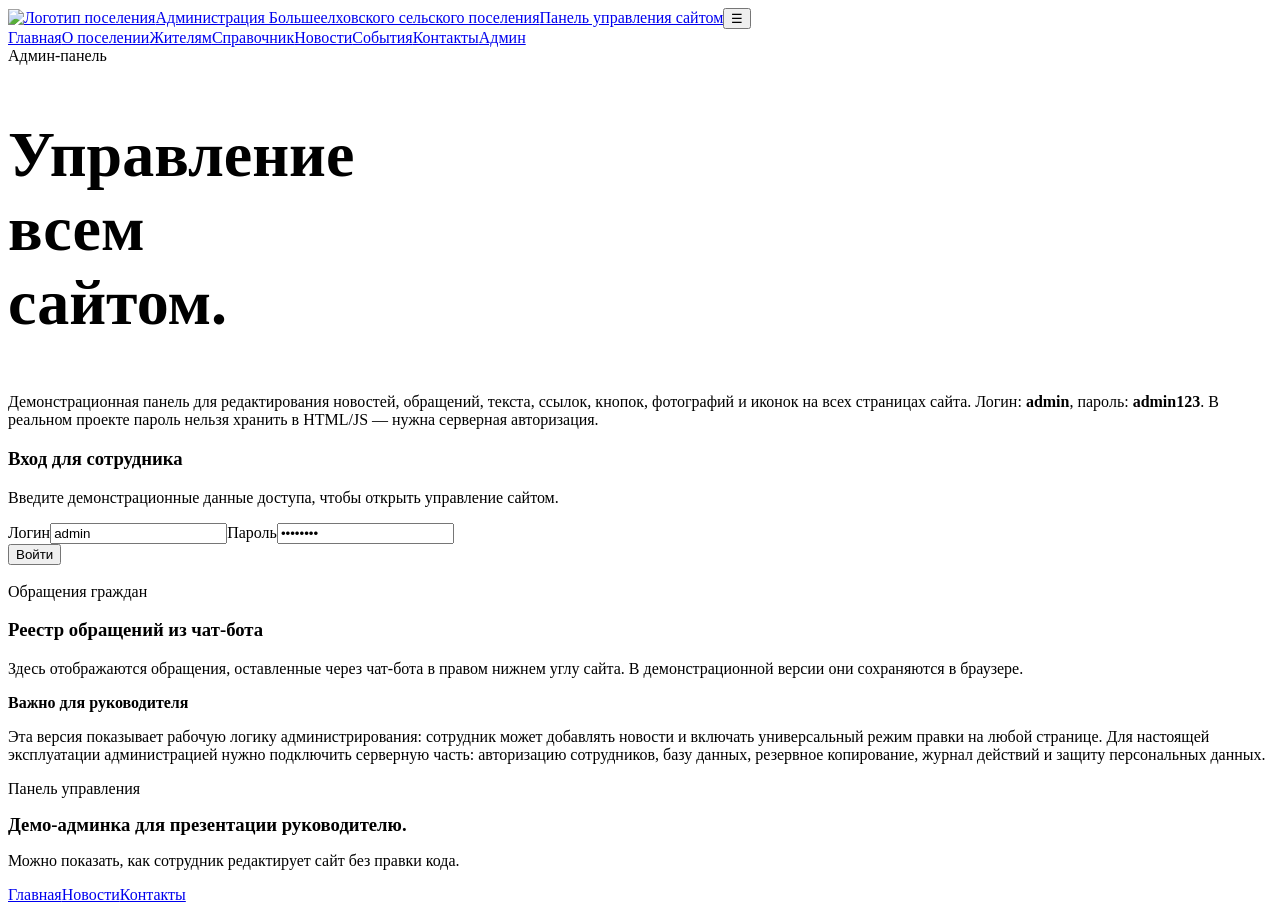
==== admin.html @ 27dd67f4 "Add files via upload" ====
<!doctype html>
<html lang="ru">
<head>
  <meta charset="UTF-8"><meta name="viewport" content="width=device-width, initial-scale=1.0">
  <title>Админ-панель — Администрация Большеелховского сельского поселения</title>
  <link rel="preconnect" href="https://fonts.googleapis.com"><link rel="preconnect" href="https://fonts.gstatic.com" crossorigin>
  <link href="https://fonts.googleapis.com/css2?family=Inter:wght@400;500;600;700;800;900&display=swap" rel="stylesheet">
  <link rel="stylesheet" href="assets/css/styles.css">
</head>
<body>
<header class="site-header"><div class="container navbar"><a class="brand" href="index.html"><span class="brand-mark"><img src="assets/img/icons/site-logo.png" alt="Логотип поселения"></span><span><span class="brand-title">Администрация Большеелховского сельского поселения</span><span class="brand-subtitle">Панель управления сайтом</span></span></a><button class="mobile-toggle" aria-label="Открыть меню" aria-expanded="false">☰</button><nav class="nav-links"><a data-link href="index.html">Главная</a><a data-link href="about.html">О поселении</a><a data-link href="residents.html">Жителям</a><a data-link href="directory.html">Справочник</a><a data-link href="news.html">Новости</a><a data-link href="events.html">События</a><a data-link href="contacts.html">Контакты</a><a data-link href="admin.html">Админ</a></nav></div></header>
<main>
<section class="section"><div class="container"><div class="section-head reveal"><div><div class="eyebrow">Админ-панель</div><h1 style="font-size:clamp(36px,5vw,64px);max-width:11ch;">Управление всем сайтом.</h1></div><p>Демонстрационная панель для редактирования новостей, обращений, текста, ссылок, кнопок, фотографий и иконок на всех страницах сайта. Логин: <b>admin</b>, пароль: <b>admin123</b>. В реальном проекте пароль нельзя хранить в HTML/JS — нужна серверная авторизация.</p></div>
<div id="adminLogin" class="admin-card reveal"><h3>Вход для сотрудника</h3><p>Введите демонстрационные данные доступа, чтобы открыть управление сайтом.</p><div class="form-grid"><label>Логин<input id="login" class="input" value="admin" autocomplete="username"></label><label>Пароль<input id="password" class="input" type="password" value="admin123" autocomplete="current-password"></label></div><div class="hero-actions"><button id="loginBtn" class="btn btn-primary">Войти</button></div><p id="loginMessage" class="form-message"></p></div>
<div id="adminPanel" class="admin-layout" hidden>
  <div id="cmsAdminHelp" style="grid-column:1/-1"></div>
  <form id="newsForm" class="admin-card reveal"><div class="eyebrow">Публикация</div><h3 id="formTitle">Добавить новость</h3><input id="newsId" type="hidden"><div class="form-grid"><label>Заголовок<input id="title" class="input" required placeholder="Например: График приёма граждан"></label><label>Категория<select id="category" class="input"><option>Администрация</option><option>Жителям</option><option>Благоустройство</option><option>События</option><option>Документы</option></select></label><label>Дата<input id="date" class="input" type="date" required></label><label>Путь к фото / изображению<input id="image" class="input" placeholder="assets/img/news/news-default.jpg"></label><label>Краткий анонс<input id="summary" class="input" required placeholder="Краткое описание для карточки"></label></div><label>Текст новости<textarea id="body" class="input textarea" required placeholder="Полный текст новости"></textarea></label><div class="hero-actions"><button class="btn btn-primary" type="submit">Сохранить новость</button><button id="resetForm" class="btn btn-secondary" type="button">Очистить</button><button id="exportBtn" class="btn btn-ghost" type="button">Скачать JSON</button></div><p class="form-message">После сохранения новость сразу появится на странице «Новости» в этом же браузере. Фото можно указывать путем к файлу, например assets/img/news/news-01.jpg.</p></form>
  <div class="admin-card reveal"><div class="eyebrow">Реестр</div><h3>Опубликованные новости</h3><div id="adminNewsList" class="admin-news-list"></div></div>
</div>
<div class="admin-card reveal" style="margin-top:18px;">
  <div class="eyebrow">Обращения граждан</div>
  <h3>Реестр обращений из чат-бота</h3>
  <p>Здесь отображаются обращения, оставленные через чат-бота в правом нижнем углу сайта. В демонстрационной версии они сохраняются в браузере.</p>
  <div id="adminAppealsList" class="appeals-list"></div>
</div>

</div></section>
<section class="section"><div class="container"><div class="quote reveal"><strong style="display:block; margin-bottom:8px;">Важно для руководителя</strong><p>Эта версия показывает рабочую логику администрирования: сотрудник может добавлять новости и включать универсальный режим правки на любой странице. Для настоящей эксплуатации администрацией нужно подключить серверную часть: авторизацию сотрудников, базу данных, резервное копирование, журнал действий и защиту персональных данных.</p></div></div></section>
</main>
<footer class="footer"><div class="container"><div class="footer-box reveal"><div><div class="eyebrow">Панель управления</div><h3 style="margin:16px 0 12px;">Демо-админка для презентации руководителю.</h3><p>Можно показать, как сотрудник редактирует сайт без правки кода.</p></div><div><div class="footer-links"><a href="index.html">Главная</a><a href="news.html">Новости</a><a href="contacts.html">Контакты</a></div></div></div></div></footer>
<script src="assets/js/app.js"></script>
<script src="assets/js/news-store.js"></script>
<script src="assets/js/site-cms.js"></script>
</body>
</html>
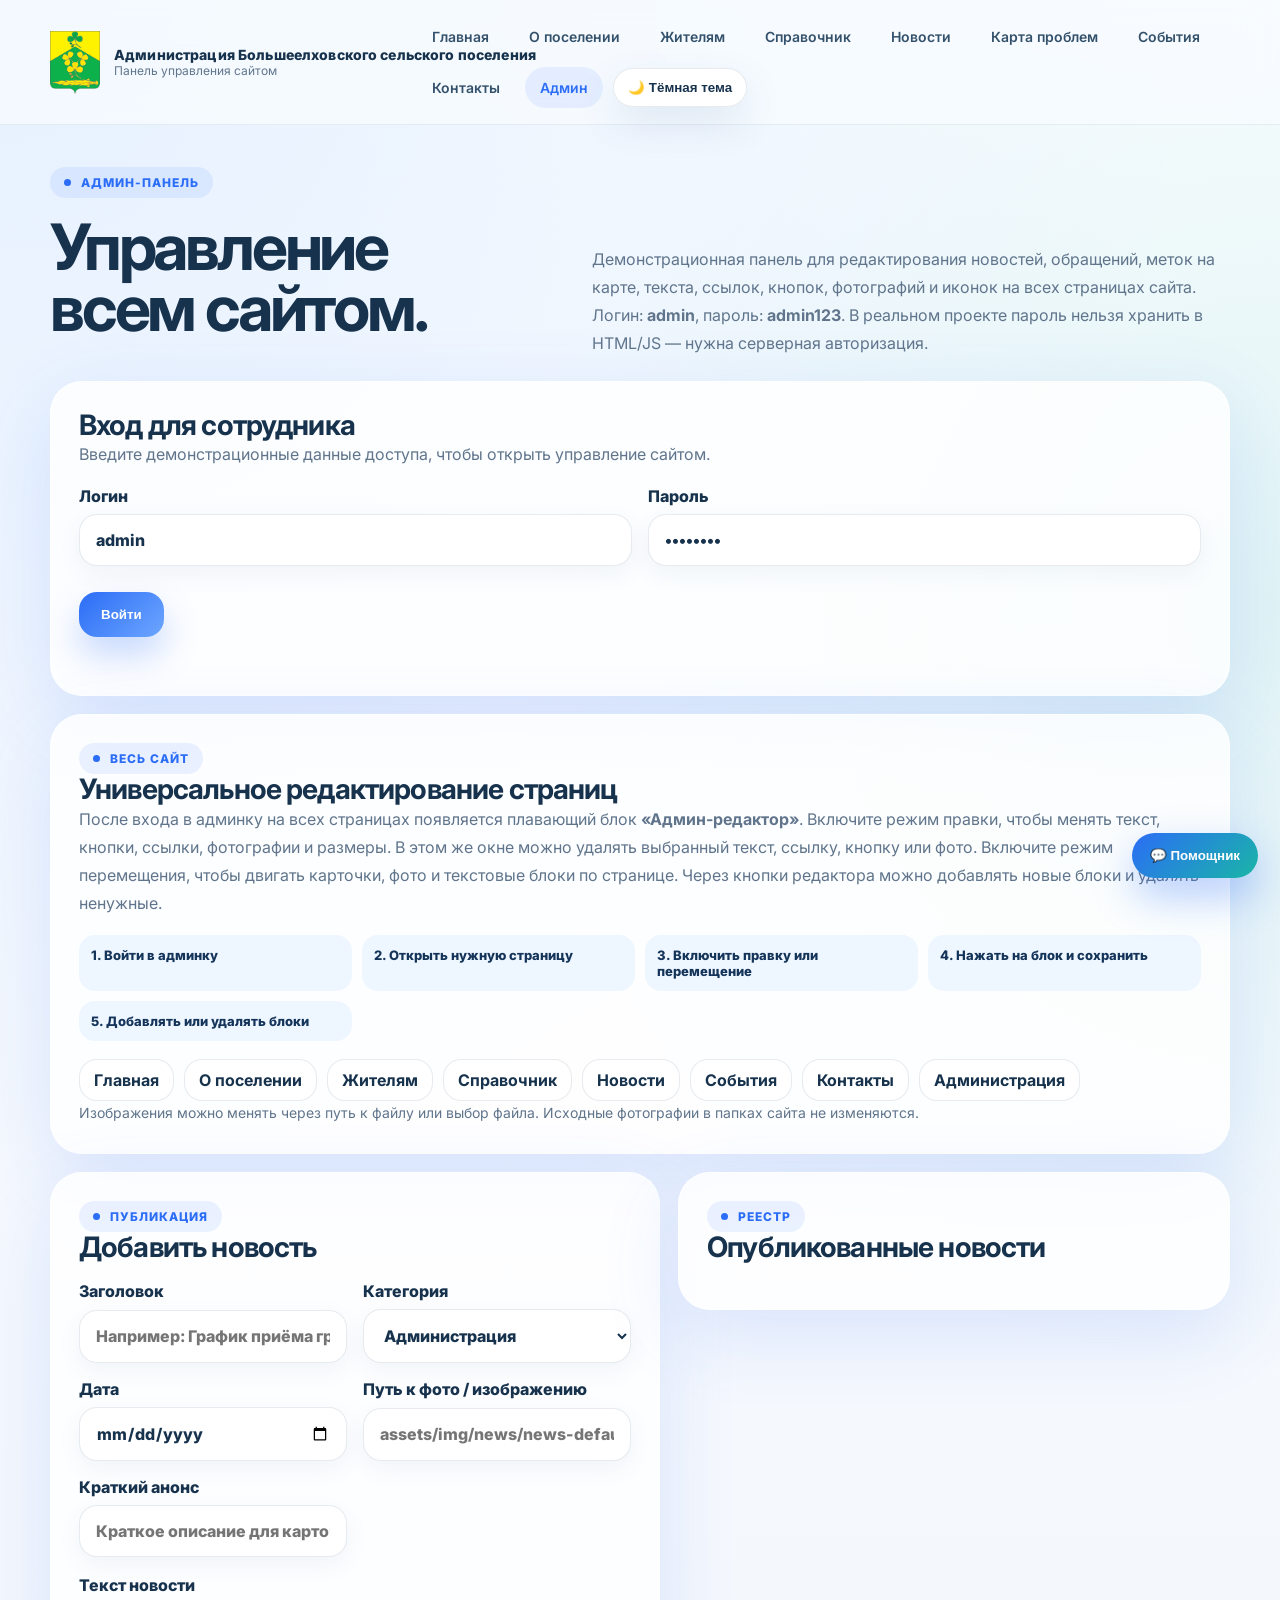
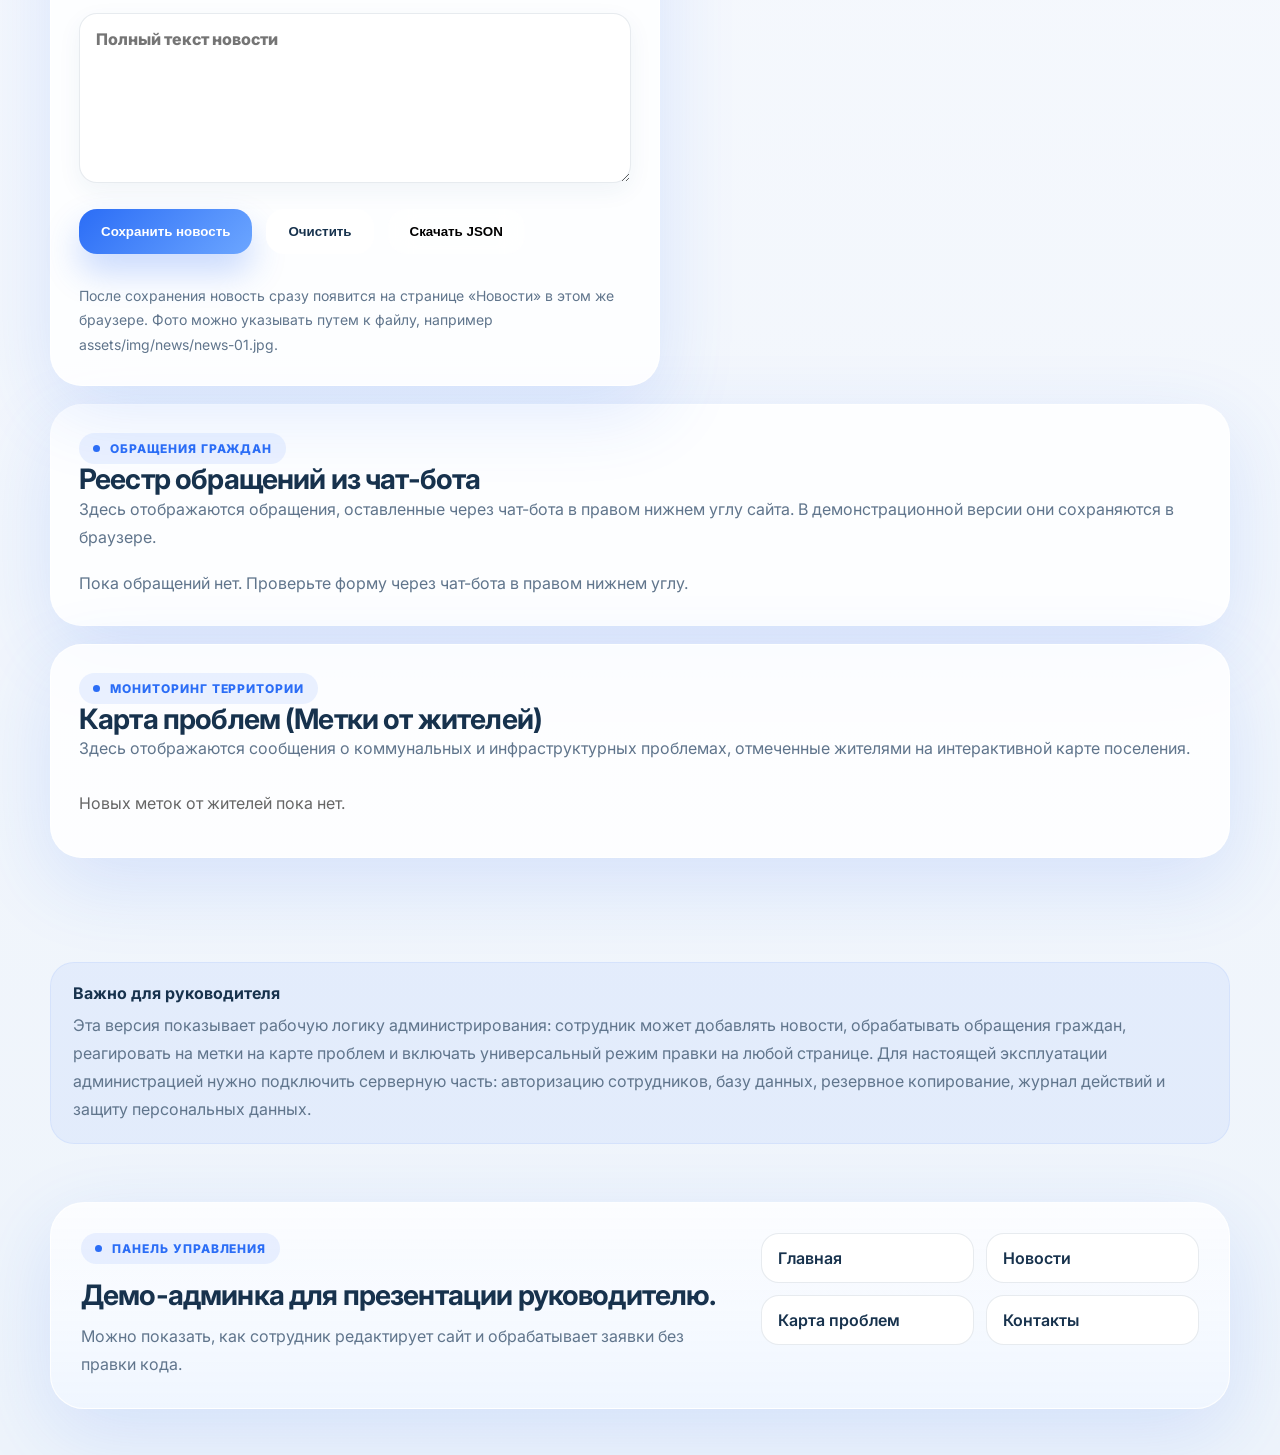
==== commit 9d22cd6d: "Update admin.html" ====
--- a/admin.html
+++ b/admin.html
@@ -1,35 +1,219 @@
 <!doctype html>
 <html lang="ru">
 <head>
-  <meta charset="UTF-8"><meta name="viewport" content="width=device-width, initial-scale=1.0">
+  <meta charset="UTF-8">
+  <meta name="viewport" content="width=device-width, initial-scale=1.0">
   <title>Админ-панель — Администрация Большеелховского сельского поселения</title>
-  <link rel="preconnect" href="https://fonts.googleapis.com"><link rel="preconnect" href="https://fonts.gstatic.com" crossorigin>
+  <link rel="preconnect" href="https://fonts.googleapis.com">
+  <link rel="preconnect" href="https://fonts.gstatic.com" crossorigin>
   <link href="https://fonts.googleapis.com/css2?family=Inter:wght@400;500;600;700;800;900&display=swap" rel="stylesheet">
   <link rel="stylesheet" href="assets/css/styles.css">
 </head>
 <body>
-<header class="site-header"><div class="container navbar"><a class="brand" href="index.html"><span class="brand-mark"><img src="assets/img/icons/site-logo.png" alt="Логотип поселения"></span><span><span class="brand-title">Администрация Большеелховского сельского поселения</span><span class="brand-subtitle">Панель управления сайтом</span></span></a><button class="mobile-toggle" aria-label="Открыть меню" aria-expanded="false">☰</button><nav class="nav-links"><a data-link href="index.html">Главная</a><a data-link href="about.html">О поселении</a><a data-link href="residents.html">Жителям</a><a data-link href="directory.html">Справочник</a><a data-link href="news.html">Новости</a><a data-link href="events.html">События</a><a data-link href="contacts.html">Контакты</a><a data-link href="admin.html">Админ</a></nav></div></header>
+<header class="site-header">
+  <div class="container navbar">
+    <a class="brand" href="index.html">
+      <span class="brand-mark"><img src="assets/img/icons/site-logo.png" alt="Логотип поселения"></span>
+      <span>
+        <span class="brand-title">Администрация Большеелховского сельского поселения</span>
+        <span class="brand-subtitle">Панель управления сайтом</span>
+      </span>
+    </a>
+    <button class="mobile-toggle" aria-label="Открыть меню" aria-expanded="false">☰</button>
+    <nav class="nav-links">
+      <a data-link href="index.html">Главная</a>
+      <a data-link href="about.html">О поселении</a>
+      <a data-link href="residents.html">Жителям</a>
+      <a data-link href="directory.html">Справочник</a>
+      <a data-link href="news.html">Новости</a>
+      <a data-link href="map.html">Карта проблем</a>
+      <a data-link href="events.html">События</a>
+      <a data-link href="contacts.html">Контакты</a>
+      <a data-link href="admin.html">Админ</a>
+    </nav>
+  </div>
+</header>
+
 <main>
-<section class="section"><div class="container"><div class="section-head reveal"><div><div class="eyebrow">Админ-панель</div><h1 style="font-size:clamp(36px,5vw,64px);max-width:11ch;">Управление всем сайтом.</h1></div><p>Демонстрационная панель для редактирования новостей, обращений, текста, ссылок, кнопок, фотографий и иконок на всех страницах сайта. Логин: <b>admin</b>, пароль: <b>admin123</b>. В реальном проекте пароль нельзя хранить в HTML/JS — нужна серверная авторизация.</p></div>
-<div id="adminLogin" class="admin-card reveal"><h3>Вход для сотрудника</h3><p>Введите демонстрационные данные доступа, чтобы открыть управление сайтом.</p><div class="form-grid"><label>Логин<input id="login" class="input" value="admin" autocomplete="username"></label><label>Пароль<input id="password" class="input" type="password" value="admin123" autocomplete="current-password"></label></div><div class="hero-actions"><button id="loginBtn" class="btn btn-primary">Войти</button></div><p id="loginMessage" class="form-message"></p></div>
-<div id="adminPanel" class="admin-layout" hidden>
-  <div id="cmsAdminHelp" style="grid-column:1/-1"></div>
-  <form id="newsForm" class="admin-card reveal"><div class="eyebrow">Публикация</div><h3 id="formTitle">Добавить новость</h3><input id="newsId" type="hidden"><div class="form-grid"><label>Заголовок<input id="title" class="input" required placeholder="Например: График приёма граждан"></label><label>Категория<select id="category" class="input"><option>Администрация</option><option>Жителям</option><option>Благоустройство</option><option>События</option><option>Документы</option></select></label><label>Дата<input id="date" class="input" type="date" required></label><label>Путь к фото / изображению<input id="image" class="input" placeholder="assets/img/news/news-default.jpg"></label><label>Краткий анонс<input id="summary" class="input" required placeholder="Краткое описание для карточки"></label></div><label>Текст новости<textarea id="body" class="input textarea" required placeholder="Полный текст новости"></textarea></label><div class="hero-actions"><button class="btn btn-primary" type="submit">Сохранить новость</button><button id="resetForm" class="btn btn-secondary" type="button">Очистить</button><button id="exportBtn" class="btn btn-ghost" type="button">Скачать JSON</button></div><p class="form-message">После сохранения новость сразу появится на странице «Новости» в этом же браузере. Фото можно указывать путем к файлу, например assets/img/news/news-01.jpg.</p></form>
-  <div class="admin-card reveal"><div class="eyebrow">Реестр</div><h3>Опубликованные новости</h3><div id="adminNewsList" class="admin-news-list"></div></div>
-</div>
-<div class="admin-card reveal" style="margin-top:18px;">
-  <div class="eyebrow">Обращения граждан</div>
-  <h3>Реестр обращений из чат-бота</h3>
-  <p>Здесь отображаются обращения, оставленные через чат-бота в правом нижнем углу сайта. В демонстрационной версии они сохраняются в браузере.</p>
-  <div id="adminAppealsList" class="appeals-list"></div>
-</div>
-
-</div></section>
-<section class="section"><div class="container"><div class="quote reveal"><strong style="display:block; margin-bottom:8px;">Важно для руководителя</strong><p>Эта версия показывает рабочую логику администрирования: сотрудник может добавлять новости и включать универсальный режим правки на любой странице. Для настоящей эксплуатации администрацией нужно подключить серверную часть: авторизацию сотрудников, базу данных, резервное копирование, журнал действий и защиту персональных данных.</p></div></div></section>
+<section class="section">
+  <div class="container">
+    <div class="section-head reveal">
+      <div>
+        <div class="eyebrow">Админ-панель</div>
+        <h1 style="font-size:clamp(36px,5vw,64px);max-width:11ch;">Управление всем сайтом.</h1>
+      </div>
+      <p>Демонстрационная панель для редактирования новостей, обращений, меток на карте, текста, ссылок, кнопок, фотографий и иконок на всех страницах сайта. Логин: <b>admin</b>, пароль: <b>admin123</b>. В реальном проекте пароль нельзя хранить в HTML/JS — нужна серверная авторизация.</p>
+    </div>
+
+    <div id="adminLogin" class="admin-card reveal">
+      <h3>Вход для сотрудника</h3>
+      <p>Введите демонстрационные данные доступа, чтобы открыть управление сайтом.</p>
+      <div class="form-grid">
+        <label>Логин<input id="login" class="input" value="admin" autocomplete="username"></label>
+        <label>Пароль<input id="password" class="input" type="password" value="admin123" autocomplete="current-password"></label>
+      </div>
+      <div class="hero-actions">
+        <button id="loginBtn" class="btn btn-primary">Войти</button>
+      </div>
+      <p id="loginMessage" class="form-message"></p>
+    </div>
+
+    <div id="adminPanel" class="admin-layout" hidden>
+      <div id="cmsAdminHelp" style="grid-column:1/-1"></div>
+      <form id="newsForm" class="admin-card reveal">
+        <div class="eyebrow">Публикация</div>
+        <h3 id="formTitle">Добавить новость</h3>
+        <input id="newsId" type="hidden">
+        <div class="form-grid">
+          <label>Заголовок<input id="title" class="input" required placeholder="Например: График приёма граждан"></label>
+          <label>Категория
+            <select id="category" class="input">
+              <option>Администрация</option>
+              <option>Жителям</option>
+              <option>Благоустройство</option>
+              <option>События</option>
+              <option>Документы</option>
+            </select>
+          </label>
+          <label>Дата<input id="date" class="input" type="date" required></label>
+          <label>Путь к фото / изображению<input id="image" class="input" placeholder="assets/img/news/news-default.jpg"></label>
+          <label>Краткий анонс<input id="summary" class="input" required placeholder="Краткое описание для карточки"></label>
+        </div>
+        <label>Текст новости<textarea id="body" class="input textarea" required placeholder="Полный текст новости"></textarea></label>
+        <div class="hero-actions">
+          <button class="btn btn-primary" type="submit">Сохранить новость</button>
+          <button id="resetForm" class="btn btn-secondary" type="button">Очистить</button>
+          <button id="exportBtn" class="btn btn-ghost" type="button">Скачать JSON</button>
+        </div>
+        <p class="form-message">После сохранения новость сразу появится на странице «Новости» в этом же браузере. Фото можно указывать путем к файлу, например assets/img/news/news-01.jpg.</p>
+      </form>
+
+      <div class="admin-card reveal">
+        <div class="eyebrow">Реестр</div>
+        <h3>Опубликованные новости</h3>
+        <div id="adminNewsList" class="admin-news-list"></div>
+      </div>
+    </div>
+
+    <!-- Реестр обращений из чат-бота -->
+    <div class="admin-card reveal" style="margin-top:18px;">
+      <div class="eyebrow">Обращения граждан</div>
+      <h3>Реестр обращений из чат-бота</h3>
+      <p>Здесь отображаются обращения, оставленные через чат-бота в правом нижнем углу сайта. В демонстрационной версии они сохраняются в браузере.</p>
+      <div id="adminAppealsList" class="appeals-list"></div>
+    </div>
+
+    <!-- НОВЫЙ БЛОК: Мониторинг карты проблем -->
+    <div class="admin-card reveal" style="margin-top:18px;">
+      <div class="eyebrow">Мониторинг территории</div>
+      <h3>Карта проблем (Метки от жителей)</h3>
+      <p>Здесь отображаются сообщения о коммунальных и инфраструктурных проблемах, отмеченные жителями на интерактивной карте поселения.</p>
+      <div id="adminMapProblemsList" style="margin-top:15px;"></div>
+    </div>
+
+  </div>
+</section>
+
+<section class="section">
+  <div class="container">
+    <div class="quote reveal">
+      <strong style="display:block; margin-bottom:8px;">Важно для руководителя</strong>
+      <p>Эта версия показывает рабочую логику администрирования: сотрудник может добавлять новости, обрабатывать обращения граждан, реагировать на метки на карте проблем и включать универсальный режим правки на любой странице. Для настоящей эксплуатации администрацией нужно подключить серверную часть: авторизацию сотрудников, базу данных, резервное копирование, журнал действий и защиту персональных данных.</p>
+    </div>
+  </div>
+</section>
 </main>
-<footer class="footer"><div class="container"><div class="footer-box reveal"><div><div class="eyebrow">Панель управления</div><h3 style="margin:16px 0 12px;">Демо-админка для презентации руководителю.</h3><p>Можно показать, как сотрудник редактирует сайт без правки кода.</p></div><div><div class="footer-links"><a href="index.html">Главная</a><a href="news.html">Новости</a><a href="contacts.html">Контакты</a></div></div></div></div></footer>
+
+<footer class="footer">
+  <div class="container">
+    <div class="footer-box reveal">
+      <div>
+        <div class="eyebrow">Панель управления</div>
+        <h3 style="margin:16px 0 12px;">Демо-админка для презентации руководителю.</h3>
+        <p>Можно показать, как сотрудник редактирует сайт и обрабатывает заявки без правки кода.</p>
+      </div>
+      <div>
+        <div class="footer-links">
+          <a href="index.html">Главная</a>
+          <a href="news.html">Новости</a>
+          <a href="map.html">Карта проблем</a>
+          <a href="contacts.html">Контакты</a>
+        </div>
+      </div>
+    </div>
+  </div>
+</footer>
+
 <script src="assets/js/app.js"></script>
 <script src="assets/js/news-store.js"></script>
 <script src="assets/js/site-cms.js"></script>
+
+<!-- Скрипт для работы с метками Интерактивной карты -->
+<script>
+  function renderAdminMapProblems() {
+    const container = document.getElementById('adminMapProblemsList');
+    if (!container) return;
+
+    const problems = JSON.parse(localStorage.getItem('mapProblems')) || [];
+
+    if (problems.length === 0) {
+      container.innerHTML = '<p style="color:#666; padding:12px 0;">Новых меток от жителей пока нет.</p>';
+      return;
+    }
+
+    let html = `
+      <div style="overflow-x:auto;">
+        <table style="width:100%; border-collapse:collapse; text-align:left; font-size:14px;">
+          <thead>
+            <tr style="border-bottom:2px solid #e5e7eb; background:#f9fafb;">
+              <th style="padding:10px;">Категория</th>
+              <th style="padding:10px;">Описание проблемы</th>
+              <th style="padding:10px;">Дата</th>
+              <th style="padding:10px;">Статус</th>
+              <th style="padding:10px; text-align:right;">Действие</th>
+            </tr>
+          </thead>
+          <tbody>
+    `;
+
+    problems.forEach(prob => {
+      html += `
+        <tr style="border-bottom:1px solid #e5e7eb;">
+          <td style="padding:10px; font-weight:600;">${prob.category || 'Проблема'}</td>
+          <td style="padding:10px;">${prob.desc || ''}</td>
+          <td style="padding:10px; color:#6b7280;">${prob.date || ''}</td>
+          <td style="padding:10px;">
+            <span style="background:#fef3c7; color:#92400e; padding:4px 8px; border-radius:4px; font-size:12px; font-weight:600;">
+              ${prob.status || 'Актуально'}
+            </span>
+          </td>
+          <td style="padding:10px; text-align:right;">
+            <button onclick="resolveAdminProblem(${prob.id})" class="btn btn-secondary" style="padding:4px 10px; font-size:12px;">
+              Решено / Удалить
+            </button>
+          </td>
+        </tr>
+      `;
+    });
+
+    html += `
+          </tbody>
+        </table>
+      </div>
+    `;
+
+    container.innerHTML = html;
+  }
+
+  function resolveAdminProblem(id) {
+    let problems = JSON.parse(localStorage.getItem('mapProblems')) || [];
+    problems = problems.filter(prob => prob.id !== id);
+    localStorage.setItem('mapProblems', JSON.stringify(problems));
+    renderAdminMapProblems();
+  }
+
+  // Загружаем метки при загрузке страницы
+  document.addEventListener('DOMContentLoaded', renderAdminMapProblems);
+</script>
 </body>
-</html>+</html>
--- a/assets/css/styles.css
+++ b/assets/css/styles.css
@@ -0,0 +1,632 @@
+:root {
+  --bg: #f6f8fc;
+  --surface: rgba(255,255,255,.82);
+  --surface-strong: #ffffff;
+  --surface-soft: #eef3fb;
+  --text: #17324d;
+  --muted: #60758c;
+  --line: rgba(25,60,95,.10);
+  --primary: #2b6df6;
+  --primary-2: #6ca6ff;
+  --accent: #1ab6a6;
+  --shadow-lg: 0 24px 80px rgba(43,109,246,.14);
+  --shadow-md: 0 16px 40px rgba(32,84,144,.12);
+  --radius-xl: 32px;
+  --radius-lg: 24px;
+  --radius-md: 18px;
+  --container: min(1180px, calc(100% - 32px));
+}
+*{box-sizing:border-box}
+html{scroll-behavior:smooth}
+body{
+  margin:0;
+  font-family: Inter, system-ui, sans-serif;
+  color:var(--text);
+  background:
+    radial-gradient(circle at 0% 0%, rgba(108,166,255,.14), transparent 36%),
+    radial-gradient(circle at 100% 20%, rgba(26,182,166,.10), transparent 28%),
+    linear-gradient(180deg, #fafdff 0%, #f5f8fd 48%, #eef4fb 100%);
+}
+a{color:inherit;text-decoration:none}
+img{max-width:100%;display:block}
+.container{width:var(--container);margin:0 auto}
+.site-header{
+  position:sticky;top:0;z-index:40;
+  backdrop-filter: blur(18px);
+  background: rgba(248,251,255,.78);
+  border-bottom:1px solid rgba(23,50,77,.07);
+}
+.navbar{display:flex;align-items:center;justify-content:space-between;padding:16px 0;gap:20px}
+.brand{display:flex;align-items:center;gap:14px;min-width:0}
+.brand-mark{
+  width:50px;height:50px;border-radius:18px;flex:0 0 auto;
+  background: linear-gradient(135deg, var(--primary), var(--accent));
+  box-shadow: 0 10px 30px rgba(43,109,246,.24);
+  position:relative;
+}
+.brand-mark::before,.brand-mark::after{content:"";position:absolute;background:rgba(255,255,255,.92);border-radius:999px}
+.brand-mark::before{width:22px;height:4px;left:14px;top:16px;transform:rotate(-32deg)}
+.brand-mark::after{width:24px;height:4px;left:13px;top:28px;transform:rotate(32deg)}
+.brand-title,.brand-subtitle{display:block;white-space:nowrap;overflow:hidden;text-overflow:ellipsis}
+.brand-title{font-size:14px;font-weight:800;letter-spacing:.01em}
+.brand-subtitle{font-size:12px;color:var(--muted)}
+.nav-links{display:flex;gap:10px;align-items:center;flex-wrap:wrap}
+.nav-links a{
+  padding:12px 15px;border-radius:999px;font-size:14px;font-weight:600;
+  color:#34516c;transition:.25s ease;
+}
+.nav-links a:hover,.nav-links a.active{background:rgba(43,109,246,.09);color:var(--primary)}
+.mobile-toggle{display:none;border:0;background:var(--surface-strong);border-radius:14px;padding:12px 14px;box-shadow:var(--shadow-md)}
+main{overflow:hidden}
+.section{padding:42px 0}
+.hero{padding:34px 0 30px}
+.hero-grid{display:grid;grid-template-columns:1.05fr .95fr;gap:22px;align-items:stretch}
+.panel,.card,.glass-card,.showcase,.hero-visual,.mini-card,.cta,.info-card,.contact-card,.news-card,.split-card{
+  background:var(--surface);
+  border:1px solid rgba(255,255,255,.75);
+  box-shadow: var(--shadow-lg);
+  border-radius:var(--radius-xl);
+}
+.panel{padding:34px}
+.hero-copy{display:flex;flex-direction:column;justify-content:space-between;min-height:640px}
+.eyebrow{
+  display:inline-flex;align-items:center;gap:10px;padding:8px 14px;border-radius:999px;
+  background:rgba(43,109,246,.09);color:var(--primary);font-size:12px;font-weight:800;letter-spacing:.08em;text-transform:uppercase
+}
+.eyebrow::before{content:"";width:7px;height:7px;border-radius:50%;background:currentColor}
+h1,h2,h3,h4,p{margin:0}
+h1{font-size:clamp(42px,6vw,76px);line-height:.96;letter-spacing:-.05em;margin:18px 0 18px;max-width:10ch}
+h2{font-size:clamp(30px,3.8vw,48px);line-height:1.02;letter-spacing:-.04em;margin-top:16px}
+h3{font-size:clamp(22px,2.2vw,30px);line-height:1.08;letter-spacing:-.03em}
+p{font-size:16px;line-height:1.75;color:var(--muted)}
+.hero-copy > div > p{max-width:61ch}
+.hero-actions{display:flex;gap:14px;flex-wrap:wrap;margin:26px 0 30px}
+.btn{
+  display:inline-flex;align-items:center;justify-content:center;gap:10px;padding:15px 22px;border-radius:18px;
+  font-weight:700;transition:transform .25s ease, box-shadow .25s ease, background .25s ease;
+}
+.btn:hover{transform:translateY(-2px)}
+.btn-primary{background:linear-gradient(135deg, var(--primary), var(--primary-2));color:#fff;box-shadow:0 18px 34px rgba(43,109,246,.25)}
+.btn-secondary{background:#fff;border:1px solid var(--line);color:var(--text)}
+.btn-ghost{background:rgba(255,255,255,.54);backdrop-filter:blur(12px);border:1px solid rgba(255,255,255,.9)}
+.stat-row{display:grid;grid-template-columns:repeat(3,1fr);gap:14px;margin-top:18px}
+.stat-card{padding:18px;border-radius:22px;background:rgba(255,255,255,.7);border:1px solid rgba(255,255,255,.95);box-shadow:var(--shadow-md)}
+.stat-card strong{display:block;font-size:26px;margin-bottom:8px;letter-spacing:-.04em}
+.stat-card span{display:block;color:var(--muted);font-size:14px;line-height:1.55}
+.list{margin-top:28px}
+.list-item{padding:20px;border-radius:24px;background:linear-gradient(180deg, rgba(255,255,255,.88), rgba(243,248,255,.85));border:1px solid rgba(43,109,246,.08)}
+.list-item strong{display:block;margin-bottom:8px;font-size:17px}
+.list-item span{color:var(--muted);line-height:1.7}
+.hero-visual{position:relative;overflow:hidden;min-height:640px;padding:18px}
+.scene{
+  position:relative;height:100%;min-height:604px;border-radius:28px;overflow:hidden;
+  background: linear-gradient(180deg, #e8f3ff 0%, #f8fbff 44%, #e9f1fb 100%);
+}
+.scene img{width:100%;height:100%;object-fit:cover}
+.scene-overlay{position:absolute;inset:0;background:linear-gradient(180deg, rgba(255,255,255,.05), rgba(255,255,255,.35) 65%, rgba(17,46,84,.08))}
+.floating-card{
+  position:absolute;background:rgba(255,255,255,.86);border:1px solid rgba(255,255,255,.96);backdrop-filter:blur(18px);border-radius:26px;
+  box-shadow: var(--shadow-md);padding:20px
+}
+.badge{left:24px;top:26px;max-width:300px}
+.kpi{right:24px;bottom:24px;max-width:340px}
+.floating-grid{display:grid;grid-template-columns:repeat(2,1fr);gap:12px;margin-top:16px}
+.floating-grid div{padding:14px;border-radius:18px;background:rgba(43,109,246,.06)}
+.muted{color:var(--muted);display:block;font-size:13px;margin-top:4px}
+.section-head{display:grid;grid-template-columns:.9fr 1.1fr;gap:20px;align-items:end;margin-bottom:24px}
+.cards-3,.cards-4,.news-grid,.services-grid,.contact-grid{display:grid;gap:18px}
+.cards-3{grid-template-columns:repeat(3,1fr)}
+.cards-4{grid-template-columns:repeat(4,1fr)}
+.card{overflow:hidden}
+.card-body{padding:26px}
+.icon{width:54px;height:54px;border-radius:18px;display:grid;place-items:center;background:rgba(43,109,246,.10);color:var(--primary);font-size:24px;margin-bottom:18px}
+.card p,.glass-body p,.news-card p{margin-top:12px}
+.feature-grid{display:grid;grid-template-columns:1.08fr .92fr;gap:18px;align-items:stretch}
+.glass-card{overflow:hidden;background:linear-gradient(180deg, rgba(255,255,255,.82), rgba(247,250,255,.86))}
+.card-image{min-height:360px;background:linear-gradient(180deg, rgba(108,166,255,.12), rgba(26,182,166,.06))}
+.card-image img{width:100%;height:100%;object-fit:cover}
+.glass-body{padding:28px}
+.metric{display:flex;align-items:center;justify-content:space-between;padding:16px 0;border-bottom:1px solid var(--line);gap:16px}
+.metric:last-child{border-bottom:0}
+.metric strong{font-size:24px;color:var(--primary)}
+.showcase{padding:22px;background:linear-gradient(180deg, rgba(255,255,255,.88), rgba(241,246,255,.88))}
+.showcase-grid{display:grid;grid-template-columns:1.05fr .95fr;gap:20px;align-items:center}
+.showcase-visual{border-radius:26px;overflow:hidden;min-height:420px;background:linear-gradient(180deg,#deedff,#f8fbff)}
+.showcase-visual img{width:100%;height:100%;object-fit:cover}
+.showcase-copy{padding:10px}
+.quote{padding:20px 22px;border-radius:24px;background:rgba(43,109,246,.06);margin-top:20px;border:1px solid rgba(43,109,246,.08)}
+.split-layout{display:grid;grid-template-columns:1fr 1fr;gap:18px}
+.split-card{padding:28px}
+.steps{display:grid;gap:14px}
+.step{display:grid;grid-template-columns:56px 1fr;gap:14px;align-items:start}
+.step-num{width:56px;height:56px;border-radius:18px;display:grid;place-items:center;background:linear-gradient(135deg,var(--primary),var(--accent));color:#fff;font-weight:800;box-shadow:0 14px 28px rgba(43,109,246,.22)}
+.news-grid{grid-template-columns:1.2fr .8fr}
+.news-stack{display:grid;gap:18px}
+.news-card .meta,.mini-card .meta{display:flex;gap:10px;flex-wrap:wrap;margin-bottom:14px}
+.tag{display:inline-flex;align-items:center;padding:8px 12px;border-radius:999px;background:rgba(26,182,166,.10);color:#0d7f73;font-size:12px;font-weight:800;text-transform:uppercase;letter-spacing:.06em}
+.meta span{font-size:13px;color:var(--muted)}
+.mini-card{padding:22px}
+.cta{
+  padding:30px 32px;display:grid;grid-template-columns:1fr auto;gap:20px;align-items:center;
+  background: linear-gradient(135deg, rgba(255,255,255,.86), rgba(232,244,255,.92));
+}
+.footer{padding:16px 0 46px}
+.footer-box{
+  display:grid;grid-template-columns:1.2fr .8fr;gap:24px;padding:30px;border-radius:34px;
+  background:linear-gradient(180deg, rgba(255,255,255,.8), rgba(240,246,255,.88));
+  border:1px solid rgba(255,255,255,.88);box-shadow:var(--shadow-lg)
+}
+.footer-links{display:grid;grid-template-columns:repeat(2,minmax(0,1fr));gap:12px}
+.footer-links a{padding:14px 16px;border-radius:18px;background:#fff;border:1px solid var(--line);font-weight:600}
+.info-grid{display:grid;grid-template-columns:repeat(3,1fr);gap:18px}
+.info-card{padding:26px}
+.services-grid{grid-template-columns:repeat(3,1fr)}
+.service-item{padding:20px;border-radius:22px;background:rgba(255,255,255,.84);border:1px solid rgba(43,109,246,.08)}
+.timeline{display:grid;gap:16px}
+.timeline-item{display:grid;grid-template-columns:120px 1fr;gap:20px;padding:18px 0;border-bottom:1px solid var(--line)}
+.timeline-item:last-child{border-bottom:0}
+.timeline-year{font-weight:800;color:var(--primary);font-size:18px}
+.team-grid{display:grid;grid-template-columns:repeat(3,1fr);gap:18px}
+.team-card{padding:22px;border-radius:26px;background:rgba(255,255,255,.84);border:1px solid rgba(255,255,255,.92);box-shadow:var(--shadow-md)}
+.avatar{width:72px;height:72px;border-radius:24px;background:linear-gradient(135deg, rgba(43,109,246,.16), rgba(26,182,166,.18));display:grid;place-items:center;font-size:28px;margin-bottom:18px}
+.contact-grid{grid-template-columns:1fr 1fr}
+.contact-card{padding:28px}
+.map-box{border-radius:28px;overflow:hidden;min-height:340px;background:linear-gradient(180deg,#ddebff,#f7fbff)}
+.map-box img{width:100%;height:100%;object-fit:cover}
+.table-like{display:grid;gap:14px;margin-top:18px}
+.row{display:grid;grid-template-columns:180px 1fr;gap:20px;padding-bottom:14px;border-bottom:1px solid var(--line)}
+.row:last-child{border-bottom:0;padding-bottom:0}
+.reveal{opacity:0;transform:translateY(22px);transition:opacity .8s ease, transform .8s ease}
+.reveal.visible{opacity:1;transform:none}
+@media (max-width: 1100px){
+  .hero-grid,.section-head,.feature-grid,.showcase-grid,.news-grid,.footer-box,.cta,.split-layout,.contact-grid{grid-template-columns:1fr}
+  .cards-4{grid-template-columns:repeat(2,1fr)}
+  .info-grid,.services-grid,.team-grid{grid-template-columns:1fr 1fr}
+}
+@media (max-width: 820px){
+  .mobile-toggle{display:block}
+  .nav-links{position:absolute;left:16px;right:16px;top:76px;display:none;flex-direction:column;align-items:stretch;padding:14px;background:rgba(255,255,255,.94);border:1px solid rgba(255,255,255,.95);border-radius:24px;box-shadow:var(--shadow-lg)}
+  .nav-links.open{display:flex}
+  .brand-title{white-space:normal}
+  .hero-copy,.hero-visual,.scene{min-height:auto}
+  .stat-row,.cards-3,.info-grid,.services-grid,.team-grid{grid-template-columns:1fr}
+  .cards-4{grid-template-columns:1fr}
+  .timeline-item,.row{grid-template-columns:1fr}
+  h1{max-width:none}
+}
+
+
+/* Admin panel and dynamic news */
+.toolbar{display:grid;grid-template-columns:1fr 220px auto;gap:14px;align-items:center;margin-bottom:22px}
+.input{width:100%;border:1px solid var(--line);background:#fff;border-radius:18px;padding:15px 16px;font:inherit;color:var(--text);outline:none;box-shadow:0 8px 24px rgba(32,84,144,.06)}
+.input:focus{border-color:rgba(43,109,246,.45);box-shadow:0 0 0 4px rgba(43,109,246,.10)}
+.textarea{min-height:170px;resize:vertical;margin-top:10px}
+.news-list{display:grid;grid-template-columns:repeat(2,minmax(0,1fr));gap:18px}
+.news-list .featured-news{grid-column:1/-1}
+.news-details{margin-top:18px}
+.news-details summary{cursor:pointer;font-weight:800;color:var(--primary);padding:12px 0}
+.news-details p{margin-top:10px;padding-top:14px;border-top:1px solid var(--line)}
+.admin-card{background:var(--surface);border:1px solid rgba(255,255,255,.78);box-shadow:var(--shadow-lg);border-radius:var(--radius-xl);padding:28px}
+.admin-layout{display:grid;grid-template-columns:1.05fr .95fr;gap:18px;align-items:start}
+.form-grid{display:grid;grid-template-columns:repeat(2,minmax(0,1fr));gap:16px;margin:18px 0}
+.form-grid label,.admin-card label{display:grid;gap:8px;font-weight:800;color:var(--text)}
+.form-message{font-size:14px;color:var(--muted)}
+.admin-news-list{display:grid;gap:14px;margin-top:18px}
+.admin-news-item{display:grid;grid-template-columns:1fr auto;gap:16px;align-items:center;padding:18px;border-radius:22px;background:rgba(255,255,255,.78);border:1px solid var(--line)}
+.admin-news-item strong{display:block;margin:8px 0 6px;font-size:18px}
+.admin-actions{display:flex;gap:10px;flex-wrap:wrap;justify-content:flex-end}
+.admin-actions .btn{padding:11px 14px;border:0;cursor:pointer}
+button.btn{border:0;cursor:pointer}
+@media (max-width: 980px){
+  .toolbar,.admin-layout,.admin-news-item{grid-template-columns:1fr}
+  .news-list{grid-template-columns:1fr}
+  .form-grid{grid-template-columns:1fr}
+  .admin-actions{justify-content:flex-start}
+}
+
+/* Theme switcher */
+:root[data-theme="dark"] {
+  --bg: #0f1724; --surface: rgba(21, 32, 49, .84); --surface-strong: #172235; --surface-soft: #1e2b42;
+  --text: #eef6ff; --muted: #aabbd0; --line: rgba(226, 239, 255, .13); --primary: #7db0ff; --primary-2: #4f83ff; --accent: #47dccd;
+  --shadow-lg: 0 24px 80px rgba(0, 0, 0, .34); --shadow-md: 0 16px 40px rgba(0, 0, 0, .24);
+}
+:root[data-theme="dark"] body{background:radial-gradient(circle at 0% 0%, rgba(79,131,255,.20), transparent 36%),radial-gradient(circle at 100% 20%, rgba(71,220,205,.12), transparent 28%),linear-gradient(180deg, #0f1724 0%, #121d2e 48%, #0d1522 100%)}
+:root[data-theme="dark"] .site-header{background:rgba(15,23,36,.78);border-bottom-color:rgba(226,239,255,.10)}
+:root[data-theme="dark"] .nav-links a{color:#d5e5f8}:root[data-theme="dark"] .btn-secondary,:root[data-theme="dark"] .footer-links a,:root[data-theme="dark"] .input{background:#172235;color:var(--text);border-color:var(--line)}
+:root[data-theme="dark"] .stat-card,:root[data-theme="dark"] .service-item,:root[data-theme="dark"] .team-card,:root[data-theme="dark"] .admin-news-item,:root[data-theme="dark"] .floating-card{background:rgba(23,34,53,.78);border-color:var(--line)}
+:root[data-theme="dark"] .scene,:root[data-theme="dark"] .map-box,:root[data-theme="dark"] .showcase-visual,:root[data-theme="dark"] .card-image{background:linear-gradient(180deg,#16243a,#101928)}
+:root[data-theme="dark"] .footer-box,:root[data-theme="dark"] .cta,:root[data-theme="dark"] .showcase{background:linear-gradient(180deg, rgba(23,34,53,.88), rgba(18,29,46,.92));border-color:var(--line)}
+.theme-toggle{border:1px solid var(--line);background:var(--surface-strong);color:var(--text);border-radius:999px;padding:11px 14px;font-weight:800;cursor:pointer;display:inline-flex;align-items:center;gap:8px;box-shadow:var(--shadow-md)}
+.chat-launcher{position:fixed;right:22px;bottom:22px;z-index:90;border:0;border-radius:999px;padding:15px 18px;background:linear-gradient(135deg,var(--primary),var(--accent));color:#fff;font-weight:900;box-shadow:0 18px 42px rgba(43,109,246,.34);cursor:pointer;display:flex;align-items:center;gap:10px}
+.chat-widget{position:fixed;right:22px;bottom:86px;z-index:90;width:min(390px,calc(100vw - 28px));height:min(590px,calc(100vh - 120px));display:none;flex-direction:column;background:var(--surface-strong);border:1px solid var(--line);border-radius:28px;box-shadow:0 26px 80px rgba(0,0,0,.22);overflow:hidden}.chat-widget.open{display:flex}
+.chat-head{padding:18px 18px 14px;background:linear-gradient(135deg,rgba(43,109,246,.14),rgba(26,182,166,.12));border-bottom:1px solid var(--line);display:flex;align-items:flex-start;justify-content:space-between;gap:12px}.chat-head strong{display:block;font-size:17px}.chat-head span{display:block;margin-top:4px;color:var(--muted);font-size:13px;line-height:1.4}.chat-close{border:0;background:transparent;color:var(--text);font-size:24px;cursor:pointer;line-height:1}
+.chat-body{padding:16px;overflow:auto;display:grid;gap:10px;align-content:start;flex:1;background:linear-gradient(180deg,rgba(255,255,255,.20),rgba(43,109,246,.04))}:root[data-theme="dark"] .chat-body{background:linear-gradient(180deg,rgba(255,255,255,.03),rgba(79,131,255,.05))}.chat-msg{max-width:88%;padding:12px 14px;border-radius:18px;line-height:1.55;font-size:14px;color:var(--text);border:1px solid var(--line)}.chat-msg.bot{justify-self:start;background:var(--surface)}.chat-msg.user{justify-self:end;background:linear-gradient(135deg,var(--primary),var(--primary-2));color:#fff;border-color:transparent}
+.chat-quick{display:flex;flex-wrap:wrap;gap:8px;padding:12px 14px;border-top:1px solid var(--line);background:var(--surface-strong)}.chat-quick button{border:1px solid var(--line);background:var(--surface);color:var(--text);border-radius:999px;padding:9px 11px;font-weight:800;font-size:12px;cursor:pointer}.chat-input-row{display:flex;gap:8px;padding:12px 14px 14px;background:var(--surface-strong)}.chat-input-row input{flex:1;border:1px solid var(--line);background:var(--surface);color:var(--text);border-radius:16px;padding:12px 13px;font:inherit;outline:none}.chat-input-row button{border:0;border-radius:16px;padding:0 15px;background:var(--primary);color:#fff;font-weight:900;cursor:pointer}
+.appeal-form{display:grid;gap:9px;margin-top:8px}.appeal-form input,.appeal-form textarea{width:100%;border:1px solid var(--line);background:var(--surface-strong);color:var(--text);border-radius:14px;padding:10px;font:inherit}.appeal-form textarea{min-height:74px;resize:vertical}.appeal-form button{border:0;border-radius:14px;padding:11px;background:var(--primary);color:#fff;font-weight:900;cursor:pointer}.appeals-list{display:grid;gap:14px;margin-top:18px}.appeal-item{padding:18px;border-radius:22px;background:rgba(255,255,255,.78);border:1px solid var(--line)}:root[data-theme="dark"] .appeal-item{background:rgba(23,34,53,.78)}.appeal-item strong{display:block;margin-bottom:8px}.appeal-item small{display:block;color:var(--muted);margin-bottom:10px}.appeal-status{display:inline-flex;margin-top:10px;padding:7px 10px;border-radius:999px;background:rgba(43,109,246,.10);color:var(--primary);font-weight:900;font-size:12px;text-transform:uppercase}
+@media(max-width:820px){.theme-toggle{width:100%;justify-content:center}.chat-launcher{right:14px;bottom:14px}.chat-widget{right:14px;bottom:76px}}
+
+
+/* Redesigned news page */
+.news-hero{padding-top:34px}
+.news-hero-grid{display:grid;grid-template-columns:1.15fr .85fr;gap:22px;align-items:stretch}
+.news-hero-copy,.news-dashboard{background:var(--surface);border:1px solid rgba(255,255,255,.78);box-shadow:var(--shadow-lg);border-radius:var(--radius-xl)}
+.news-hero-copy{padding:34px;position:relative;overflow:hidden;min-height:420px;display:flex;flex-direction:column;justify-content:center}
+.news-hero-copy::after{content:"";position:absolute;width:320px;height:320px;right:-110px;top:-120px;border-radius:50%;background:linear-gradient(135deg,rgba(43,109,246,.16),rgba(26,182,166,.16));filter:blur(2px)}
+.news-hero-copy h1{max-width:9.5ch;font-size:clamp(44px,6vw,78px);position:relative;z-index:1}
+.news-hero-copy p,.news-hero-copy .eyebrow,.news-hero-actions{position:relative;z-index:1}
+.news-hero-actions{display:flex;gap:14px;flex-wrap:wrap;margin-top:26px}
+.news-dashboard{padding:22px;display:grid;grid-template-columns:1fr 1fr;gap:14px;background:linear-gradient(180deg,rgba(255,255,255,.86),rgba(235,245,255,.88))}
+.dashboard-card{padding:22px;border-radius:24px;background:#fff;border:1px solid var(--line);box-shadow:var(--shadow-md);display:flex;flex-direction:column;justify-content:space-between;min-height:160px}
+.dashboard-card--main{grid-column:1/-1;background:linear-gradient(135deg,rgba(43,109,246,.12),rgba(26,182,166,.11))}
+.dashboard-card strong{font-size:42px;letter-spacing:-.05em;color:var(--primary);line-height:1}
+.dashboard-card span{color:var(--muted);line-height:1.55;margin-top:14px}
+.news-toolbar{display:grid;grid-template-columns:1fr 260px 150px auto;gap:14px;align-items:end;margin-bottom:22px;padding:18px;border-radius:26px;background:rgba(255,255,255,.68);border:1px solid rgba(255,255,255,.86);box-shadow:var(--shadow-md)}
+.news-toolbar label{display:grid;gap:8px;font-weight:800;color:var(--text)}
+.news-toolbar label span,.news-toolbar-status span{font-size:12px;text-transform:uppercase;letter-spacing:.08em;color:var(--muted)}
+.news-toolbar-status{height:54px;border-radius:18px;background:#fff;border:1px solid var(--line);display:flex;align-items:center;justify-content:center;flex-direction:column;gap:2px}
+.news-toolbar-status strong{font-size:16px;color:var(--primary)}
+.news-list--modern{grid-template-columns:repeat(3,minmax(0,1fr));align-items:start}
+.news-material{position:relative;overflow:hidden;min-height:100%;background:var(--surface);border:1px solid rgba(255,255,255,.78);box-shadow:var(--shadow-lg);border-radius:var(--radius-xl);padding:24px;display:grid;grid-template-columns:64px 1fr;gap:18px}
+.news-material--featured{grid-column:1/-1;grid-template-columns:100px 1fr;background:linear-gradient(135deg,rgba(255,255,255,.9),rgba(232,244,255,.94))}
+.news-material__accent{width:64px;height:64px;border-radius:22px;background:linear-gradient(135deg,var(--primary),var(--accent));color:#fff;display:grid;place-items:center;font-weight:900;box-shadow:0 18px 34px rgba(43,109,246,.24)}
+.news-material--featured .news-material__accent{width:86px;height:86px;font-size:24px;border-radius:28px}
+.news-material__meta{display:flex;gap:10px;flex-wrap:wrap;margin-bottom:14px;align-items:center}
+.news-material__meta span:not(.tag){font-size:13px;color:var(--muted)}
+.news-material h3{font-size:clamp(20px,2vw,30px)}
+.news-material p{margin-top:12px}
+.news-fulltext{margin-top:10px;padding-top:14px;border-top:1px solid var(--line)}
+.source-link{display:inline-flex;margin-top:14px;padding:12px 14px;border-radius:16px;background:rgba(43,109,246,.09);color:var(--primary);font-weight:800}
+.empty-news{grid-column:1/-1}
+:root[data-theme="dark"] .news-hero-copy,:root[data-theme="dark"] .news-dashboard,:root[data-theme="dark"] .news-toolbar,:root[data-theme="dark"] .news-material{background:rgba(23,34,53,.78);border-color:var(--line)}
+:root[data-theme="dark"] .dashboard-card,:root[data-theme="dark"] .news-toolbar-status{background:rgba(17,27,43,.84);border-color:var(--line)}
+@media (max-width:1100px){.news-hero-grid,.news-toolbar{grid-template-columns:1fr}.news-list--modern{grid-template-columns:1fr 1fr}.news-material--featured{grid-template-columns:64px 1fr}.news-material--featured .news-material__accent{width:64px;height:64px;font-size:16px;border-radius:22px}}
+@media (max-width:760px){.news-dashboard,.news-list--modern,.news-material,.news-material--featured{grid-template-columns:1fr}.news-hero-copy{min-height:auto}.news-hero-copy h1{max-width:none}.news-toolbar{padding:14px}.news-material__accent{width:56px;height:56px}}
+
+
+/* redesigned news catalog */
+.news-list--modern{grid-template-columns:repeat(3,minmax(0,1fr));gap:22px;align-items:stretch}
+.news-tile{background:rgba(255,255,255,.88);border:1px solid rgba(255,255,255,.92);border-radius:30px;overflow:hidden;box-shadow:0 22px 55px rgba(25,55,92,.12);display:flex;flex-direction:column;min-height:100%;transition:.25s ease;position:relative}
+.news-tile:hover{transform:translateY(-6px);box-shadow:0 28px 70px rgba(25,55,92,.18)}
+.news-tile--featured{grid-column:1/-1;display:grid;grid-template-columns:minmax(320px,.9fr) 1fr;min-height:360px}
+.news-tile__media{display:block;position:relative;min-height:220px;background:#eaf4ff;overflow:hidden;color:inherit;text-decoration:none}
+.news-tile--featured .news-tile__media{min-height:100%}
+.news-tile__media img{width:100%;height:100%;object-fit:cover;display:block;transition:.35s ease}
+.news-tile:hover .news-tile__media img{transform:scale(1.04)}
+.news-tile__date{position:absolute;left:18px;bottom:18px;right:18px;display:inline-flex;width:max-content;max-width:calc(100% - 36px);padding:10px 14px;border-radius:999px;background:rgba(255,255,255,.92);backdrop-filter:blur(10px);font-size:13px;font-weight:800;color:var(--text);box-shadow:0 12px 30px rgba(17,24,39,.12)}
+.news-tile__body{padding:24px;display:flex;flex-direction:column;gap:14px;flex:1}
+.news-tile__meta{display:flex;gap:10px;align-items:center;flex-wrap:wrap;color:var(--muted);font-size:13px}
+.news-tile h3{font-size:clamp(21px,2vw,34px);line-height:1.06;margin:0;letter-spacing:-.03em}
+.news-tile h3 a{color:var(--text);text-decoration:none}
+.news-tile h3 a:hover{color:var(--primary)}
+.news-tile p{margin:0;color:var(--muted);line-height:1.75}
+.news-readmore{margin-top:auto;display:inline-flex;align-items:center;gap:8px;width:max-content;color:#fff;text-decoration:none;font-weight:900;padding:12px 16px;border-radius:16px;background:linear-gradient(135deg,var(--primary),var(--accent));box-shadow:0 16px 28px rgba(43,109,246,.22)}
+.news-readmore:hover{transform:translateY(-2px)}
+.news-toolbar{background:rgba(255,255,255,.82);backdrop-filter:blur(14px);border-radius:28px;box-shadow:0 20px 48px rgba(20,54,90,.10)}
+.news-hero-copy{min-height:360px}
+.news-hero-copy h1{max-width:12ch;font-size:clamp(42px,5vw,70px)}
+.article-hero{padding-top:34px}
+.back-link{display:inline-flex;margin-bottom:18px;text-decoration:none;font-weight:900;color:var(--primary)}
+.article-hero-grid{display:grid;grid-template-columns:1.05fr .95fr;gap:24px;align-items:stretch}
+.article-hero-copy,.article-cover,.article-card,.article-aside{background:rgba(255,255,255,.88);border:1px solid rgba(255,255,255,.92);box-shadow:0 24px 65px rgba(25,55,92,.13);border-radius:34px;overflow:hidden}
+.article-hero-copy{padding:38px;display:flex;flex-direction:column;justify-content:center;min-height:420px}
+.article-hero-copy h1{font-size:clamp(36px,5vw,66px);line-height:.98;letter-spacing:-.05em;margin:18px 0}
+.article-hero-copy p{font-size:18px;line-height:1.8;color:var(--muted);max-width:720px}
+.article-meta{display:flex;gap:12px;flex-wrap:wrap;align-items:center;color:var(--muted);font-size:14px;font-weight:700}
+.article-cover{margin:0;min-height:420px;background:#eaf4ff}
+.article-cover img{width:100%;height:100%;object-fit:cover;display:block}
+.article-layout{display:grid;grid-template-columns:minmax(0,1fr) 300px;gap:22px;align-items:start}
+.article-card{padding:40px;font-size:18px;line-height:1.9;color:var(--text)}
+.article-card p{margin:0 0 22px}
+.article-card p:first-child::first-letter{font-size:54px;line-height:.9;font-weight:900;color:var(--primary);float:left;margin:10px 10px 0 0}
+.article-actions{display:flex;gap:12px;flex-wrap:wrap;margin-top:28px;padding-top:24px;border-top:1px solid var(--line)}
+.article-aside{padding:24px;position:sticky;top:100px;display:grid;gap:12px;color:var(--muted)}
+.article-aside strong{color:var(--text);font-size:20px}
+:root[data-theme="dark"] .news-tile,:root[data-theme="dark"] .article-hero-copy,:root[data-theme="dark"] .article-cover,:root[data-theme="dark"] .article-card,:root[data-theme="dark"] .article-aside{background:rgba(23,34,53,.82);border-color:var(--line)}
+@media (max-width:1100px){.news-list--modern{grid-template-columns:1fr 1fr}.news-tile--featured{grid-template-columns:1fr}.article-hero-grid,.article-layout{grid-template-columns:1fr}.article-aside{position:static}.article-cover,.article-hero-copy{min-height:auto}.article-cover{height:360px}}
+@media (max-width:760px){.news-list--modern{grid-template-columns:1fr}.news-tile__body{padding:20px}.article-card,.article-hero-copy{padding:24px}.article-cover{height:260px}.article-hero-copy h1{font-size:34px}}
+
+/* Events page redesign */
+.events-hero{padding-top:34px}
+.events-hero-grid{display:grid;grid-template-columns:1.12fr .88fr;gap:22px;align-items:stretch}
+.events-hero-copy,.events-dashboard{background:rgba(255,255,255,.88);border:1px solid rgba(255,255,255,.92);box-shadow:0 24px 65px rgba(25,55,92,.13);border-radius:34px;overflow:hidden}
+.events-hero-copy{padding:38px;min-height:390px;display:flex;flex-direction:column;justify-content:center;position:relative}
+.events-hero-copy::before{content:"";position:absolute;inset:auto -120px -150px auto;width:390px;height:390px;border-radius:50%;background:linear-gradient(135deg,rgba(43,109,246,.18),rgba(26,182,166,.16));filter:blur(2px)}
+.events-hero-copy h1{max-width:9ch;font-size:clamp(44px,6vw,78px);position:relative;z-index:1}
+.events-hero-copy p,.events-hero-copy .eyebrow,.events-hero-copy .news-hero-actions{position:relative;z-index:1}
+.events-dashboard{display:grid;grid-template-columns:1fr 1fr;gap:14px;padding:18px;background:linear-gradient(180deg,rgba(255,255,255,.86),rgba(232,244,255,.9))}
+.event-stat{padding:22px;border-radius:26px;background:#fff;border:1px solid rgba(43,109,246,.08);display:flex;flex-direction:column;justify-content:space-between;min-height:160px}
+.event-stat--main{grid-column:1/-1;background:linear-gradient(135deg,rgba(43,109,246,.12),rgba(26,182,166,.12))}
+.event-stat strong{font-size:44px;line-height:1;color:var(--primary);letter-spacing:-.05em}
+.event-stat span{color:var(--muted);font-weight:800;margin-top:12px}
+.events-toolbar{display:grid;grid-template-columns:1fr 220px auto auto;gap:14px;align-items:end;margin-bottom:24px;padding:18px;border-radius:28px;background:rgba(255,255,255,.82);border:1px solid rgba(255,255,255,.92);box-shadow:0 18px 45px rgba(25,55,92,.10)}
+.events-toolbar label,.news-search-field{display:grid;gap:8px;font-size:13px;font-weight:900;color:var(--muted)}
+.events-list{display:grid;grid-template-columns:repeat(3,minmax(0,1fr));gap:18px}
+.event-card{position:relative;display:flex;flex-direction:column;min-height:100%;overflow:hidden;border-radius:32px;background:rgba(255,255,255,.9);border:1px solid rgba(255,255,255,.92);box-shadow:0 22px 55px rgba(25,55,92,.12);transition:.25s ease}
+.event-card:hover{transform:translateY(-6px);box-shadow:0 30px 75px rgba(25,55,92,.18)}
+.event-card--featured{grid-column:1/-1;display:grid;grid-template-columns:minmax(320px,.95fr) 96px 1fr;min-height:360px}
+.event-card__media{min-height:230px;background:#eaf4ff;display:block;overflow:hidden;color:inherit;text-decoration:none}
+.event-card--featured .event-card__media{min-height:100%}
+.event-card__media img{width:100%;height:100%;object-fit:cover;display:block;transition:.35s ease}
+.event-card:hover .event-card__media img{transform:scale(1.04)}
+.event-card__date{position:absolute;left:18px;top:18px;width:78px;height:78px;border-radius:24px;background:rgba(255,255,255,.94);box-shadow:0 16px 34px rgba(17,24,39,.14);display:grid;place-items:center;text-align:center;z-index:2;border:1px solid rgba(255,255,255,.96)}
+.event-card--featured .event-card__date{position:static;align-self:center;justify-self:center;width:76px;height:96px;border-radius:26px;background:linear-gradient(135deg,var(--primary),var(--accent));color:#fff}
+.event-card__date strong{font-size:28px;line-height:.85;color:var(--primary)}
+.event-card__date span{font-size:12px;text-transform:uppercase;font-weight:900;color:var(--muted)}
+.event-card--featured .event-card__date strong,.event-card--featured .event-card__date span{color:#fff}
+.event-card__body{padding:24px;display:flex;flex-direction:column;gap:14px;flex:1}
+.event-card h3{font-size:clamp(22px,2.1vw,36px);line-height:1.06;margin:0;letter-spacing:-.035em}
+.event-card h3 a{color:var(--text);text-decoration:none}
+.event-card h3 a:hover{color:var(--primary)}
+.event-card p{margin:0;color:var(--muted);line-height:1.75}
+.event-card__place{margin-top:auto;padding:12px 14px;border-radius:18px;background:rgba(43,109,246,.07);color:var(--text);font-weight:800;font-size:14px}
+.event-detail-copy h1{max-width:11ch}
+:root[data-theme="dark"] .events-hero-copy,:root[data-theme="dark"] .events-dashboard,:root[data-theme="dark"] .events-toolbar,:root[data-theme="dark"] .event-card,:root[data-theme="dark"] .event-stat{background:rgba(23,34,53,.82);border-color:var(--line)}
+:root[data-theme="dark"] .event-card__date{background:rgba(23,34,53,.94);border-color:var(--line)}
+@media (max-width:1100px){.events-hero-grid,.events-toolbar{grid-template-columns:1fr}.events-list{grid-template-columns:1fr 1fr}.event-card--featured{grid-template-columns:1fr}.event-card--featured .event-card__date{position:absolute;left:18px;top:18px;width:78px;height:78px;background:rgba(255,255,255,.94)}.event-card--featured .event-card__date strong{color:var(--primary)}.event-card--featured .event-card__date span{color:var(--muted)}}
+@media (max-width:760px){.events-list,.events-dashboard{grid-template-columns:1fr}.events-hero-copy{min-height:auto;padding:26px}.events-hero-copy h1{max-width:none}.events-toolbar{padding:14px}.event-card__body{padding:20px}}
+
+
+/* Unified contacts + activity hub */
+.contacts-hub{padding-top:34px}
+.contacts-hub-grid{display:grid;grid-template-columns:1.1fr .9fr;gap:22px;align-items:stretch}
+.contacts-hub-card,.contacts-summary,.main-contact-card,.people-grid,.org-directory,.doc-group,.contacts-tools{background:rgba(255,255,255,.88);border:1px solid rgba(255,255,255,.92);box-shadow:0 24px 65px rgba(25,55,92,.13);border-radius:34px;overflow:hidden}
+.contacts-hub-card{padding:42px;min-height:410px;display:flex;flex-direction:column;justify-content:center;position:relative}
+.contacts-hub-card::before{content:"";position:absolute;right:-140px;bottom:-160px;width:440px;height:440px;border-radius:50%;background:linear-gradient(135deg,rgba(43,109,246,.18),rgba(26,182,166,.18));filter:blur(2px)}
+.contacts-hub-card h1{font-size:clamp(42px,5.5vw,76px);line-height:.98;letter-spacing:-.055em;max-width:11ch;margin:16px 0;position:relative;z-index:1}
+.contacts-hub-card p,.contacts-hub-card .eyebrow,.contacts-hub-actions{position:relative;z-index:1}
+.contacts-hub-actions{display:flex;gap:12px;flex-wrap:wrap;margin-top:24px}
+.contacts-summary{display:grid;grid-template-columns:1fr 1fr;gap:14px;padding:18px;background:linear-gradient(180deg,rgba(255,255,255,.86),rgba(232,244,255,.9))}
+.summary-card{padding:24px;border-radius:28px;background:#fff;border:1px solid rgba(43,109,246,.08);display:flex;flex-direction:column;justify-content:space-between;min-height:175px}
+.summary-card--accent{grid-column:1/-1;background:linear-gradient(135deg,rgba(43,109,246,.12),rgba(26,182,166,.12))}
+.summary-card strong{font-size:50px;line-height:1;color:var(--primary);letter-spacing:-.06em}
+.summary-card span{color:var(--muted);font-weight:900;margin-top:12px}
+.contact-master-grid{display:grid;grid-template-columns:minmax(0,1.05fr) minmax(340px,.95fr);gap:22px;align-items:stretch;margin-bottom:24px}
+.main-contact-card{padding:34px;position:relative;min-height:420px;display:flex;flex-direction:column}
+.contact-badge{width:max-content;padding:10px 14px;border-radius:999px;background:rgba(26,182,166,.12);color:#087d76;font-weight:900;text-transform:uppercase;font-size:12px;letter-spacing:.05em}
+.main-contact-card h3{font-size:clamp(30px,4vw,52px);line-height:1;margin:18px 0 10px;letter-spacing:-.05em;max-width:12ch}
+.contact-lines{display:grid;gap:12px;margin:22px 0 24px}
+.contact-lines div{padding:16px 18px;border-radius:20px;background:rgba(43,109,246,.06);display:grid;gap:6px}
+.contact-lines span{font-size:12px;text-transform:uppercase;font-weight:900;color:var(--muted);letter-spacing:.05em}
+.contact-lines strong{font-size:16px;color:var(--text);line-height:1.55}.contact-lines a{color:var(--primary);text-decoration:none}
+.people-grid{padding:16px;display:grid;gap:14px;background:linear-gradient(180deg,rgba(255,255,255,.86),rgba(232,244,255,.9))}
+.person-card{display:grid;grid-template-columns:68px 1fr;gap:16px;align-items:center;background:#fff;border-radius:26px;padding:20px;border:1px solid rgba(43,109,246,.08);min-height:124px}
+.avatar{width:68px;height:68px;border-radius:24px;display:grid;place-items:center;background:linear-gradient(135deg,var(--primary),var(--accent));color:#fff;font-weight:900;font-size:20px;box-shadow:0 16px 28px rgba(43,109,246,.22)}
+.person-card span{font-size:12px;text-transform:uppercase;font-weight:900;color:var(--muted);letter-spacing:.05em}.person-card h4{margin:6px 0;font-size:20px}.person-card p{margin:0;color:var(--muted);line-height:1.5}.person-card a{color:var(--primary);text-decoration:none;font-weight:900}
+.org-directory{padding:28px}.directory-head{display:flex;justify-content:space-between;gap:20px;align-items:end;margin-bottom:18px}.directory-head h3{font-size:30px;margin:0}.directory-head p{max-width:560px;margin:0;color:var(--muted);line-height:1.65}
+.org-grid{display:grid;grid-template-columns:repeat(3,minmax(0,1fr));gap:16px}.org-card{padding:22px;border-radius:26px;background:rgba(43,109,246,.055);border:1px solid rgba(43,109,246,.08);display:flex;flex-direction:column;min-height:235px;transition:.25s ease}.org-card:hover{transform:translateY(-4px);box-shadow:0 18px 40px rgba(25,55,92,.12);background:#fff}.org-card span{width:max-content;padding:8px 11px;border-radius:999px;background:rgba(26,182,166,.13);color:#087d76;font-size:12px;font-weight:900;text-transform:uppercase}.org-card h4{font-size:22px;margin:18px 0 8px}.org-card p{color:var(--muted);line-height:1.65;margin:0 0 16px}.org-card a{margin-top:auto;color:var(--primary);font-weight:900;text-decoration:none}
+.contacts-tools{padding:18px;display:grid;grid-template-columns:1fr 260px auto;gap:14px;align-items:end;margin-bottom:24px;background:rgba(255,255,255,.82);backdrop-filter:blur(14px)}.contacts-tools label{display:grid;gap:8px;font-size:13px;font-weight:900;color:var(--muted)}.contacts-tools input,.contacts-tools select{width:100%;border:1px solid var(--line);border-radius:18px;background:var(--surface);color:var(--text);font:inherit;padding:14px 16px;outline:none}.contacts-tools input:focus,.contacts-tools select:focus{border-color:rgba(43,109,246,.55);box-shadow:0 0 0 4px rgba(43,109,246,.12)}
+.doc-groups{display:grid;gap:22px}.doc-group{padding:28px}.doc-group-head{display:grid;grid-template-columns:72px 1fr;gap:18px;align-items:center;margin-bottom:18px}.doc-group-head>span{width:72px;height:72px;border-radius:24px;background:linear-gradient(135deg,var(--primary),var(--accent));color:#fff;display:grid;place-items:center;font-size:24px;font-weight:900;box-shadow:0 16px 32px rgba(43,109,246,.22)}.doc-group h3{font-size:30px;margin:0 0 8px}.doc-group p{margin:0;color:var(--muted);line-height:1.65}.doc-list{display:grid;grid-template-columns:repeat(3,minmax(0,1fr));gap:14px}.doc-list.compact{grid-template-columns:repeat(2,minmax(0,1fr))}.doc-card{position:relative;padding:20px 44px 20px 20px;border-radius:24px;background:rgba(43,109,246,.055);border:1px solid rgba(43,109,246,.08);text-decoration:none;color:var(--text);display:grid;gap:8px;min-height:128px;transition:.25s ease}.doc-card::after{content:"↗";position:absolute;right:18px;top:18px;color:var(--primary);font-weight:900}.doc-card:hover{transform:translateY(-4px);background:#fff;box-shadow:0 18px 40px rgba(25,55,92,.12)}.doc-card strong{font-size:19px;line-height:1.18}.doc-card span{color:var(--muted);line-height:1.55;font-size:14px}
+:root[data-theme="dark"] .contacts-hub-card,:root[data-theme="dark"] .contacts-summary,:root[data-theme="dark"] .main-contact-card,:root[data-theme="dark"] .people-grid,:root[data-theme="dark"] .org-directory,:root[data-theme="dark"] .doc-group,:root[data-theme="dark"] .contacts-tools{background:rgba(23,34,53,.82);border-color:var(--line)}
+:root[data-theme="dark"] .summary-card,:root[data-theme="dark"] .person-card{background:rgba(18,28,45,.9);border-color:var(--line)}
+:root[data-theme="dark"] .org-card:hover,:root[data-theme="dark"] .doc-card:hover{background:rgba(18,28,45,.92)}
+@media (max-width:1120px){.contacts-hub-grid,.contact-master-grid{grid-template-columns:1fr}.org-grid,.doc-list{grid-template-columns:repeat(2,minmax(0,1fr))}.contacts-tools{grid-template-columns:1fr}.directory-head{display:block}.directory-head p{margin-top:8px}}
+@media (max-width:760px){.contacts-hub-card,.main-contact-card,.org-directory,.doc-group{padding:22px}.contacts-hub-card h1{max-width:none}.contacts-summary,.org-grid,.doc-list,.doc-list.compact{grid-template-columns:1fr}.doc-group-head{grid-template-columns:1fr}.doc-group-head>span{width:62px;height:62px}.person-card{grid-template-columns:1fr}.avatar{width:58px;height:58px}.summary-card{min-height:135px}}
+
+
+/* Contacts requested redesign */
+.contact-hero{padding-top:38px}.contact-hero-grid{display:grid;grid-template-columns:1.15fr .85fr;gap:24px;align-items:stretch}.contact-hero-copy,.contact-quick,.admin-accordion,.info-card,.detail-main,.detail-side,.detail-text{background:rgba(255,255,255,.9);border:1px solid rgba(255,255,255,.92);box-shadow:0 24px 65px rgba(25,55,92,.13);border-radius:34px}.contact-hero-copy{padding:46px;min-height:420px;display:flex;flex-direction:column;justify-content:center;position:relative;overflow:hidden}.contact-hero-copy:before{content:"";position:absolute;right:-120px;bottom:-140px;width:420px;height:420px;border-radius:50%;background:linear-gradient(135deg,rgba(43,109,246,.18),rgba(26,182,166,.2))}.contact-hero-copy>*{position:relative}.contact-hero-copy h1{font-size:clamp(42px,5.8vw,78px);line-height:.96;letter-spacing:-.06em;max-width:11ch;margin:16px 0}.contact-quick{padding:32px;display:flex;flex-direction:column;justify-content:center}.contact-quick__icon{width:86px;height:86px;border-radius:30px;background:linear-gradient(135deg,var(--primary),var(--accent));display:grid;place-items:center;color:#fff;font-size:38px;box-shadow:0 18px 34px rgba(43,109,246,.22);margin-bottom:24px}.contact-quick h2{font-size:clamp(28px,3vw,42px);line-height:1.02;margin:0 0 12px;letter-spacing:-.045em}.contact-quick p{color:var(--muted);line-height:1.7}.quick-lines{display:grid;gap:10px;margin-top:18px}.quick-lines a{padding:14px 16px;border-radius:18px;background:rgba(43,109,246,.07);text-decoration:none;color:var(--primary);font-weight:900}.quick-mini{margin-top:16px;padding:18px;border-radius:22px;background:linear-gradient(135deg,rgba(43,109,246,.08),rgba(26,182,166,.12));border:1px solid rgba(43,109,246,.1)}.quick-mini span{display:block;font-size:12px;text-transform:uppercase;letter-spacing:.06em;color:var(--muted);font-weight:900}.quick-mini strong{display:block;margin-top:7px;font-size:18px;color:var(--text)}.quick-mini small{display:block;margin-top:4px;color:var(--muted);font-weight:800}.admin-accordion{overflow:hidden}.admin-accordion__top{width:100%;border:0;background:linear-gradient(135deg,rgba(43,109,246,.09),rgba(26,182,166,.1));display:grid;grid-template-columns:76px 1fr 42px;gap:18px;text-align:left;align-items:center;padding:24px;cursor:pointer;color:var(--text)}.admin-accordion__mark{width:76px;height:76px;border-radius:26px;background:linear-gradient(135deg,var(--primary),var(--accent));color:#fff;display:grid;place-items:center;font-weight:900;font-size:22px}.admin-accordion__top strong{display:block;font-size:28px;letter-spacing:-.035em}.admin-accordion__top small{display:block;color:var(--muted);font-weight:800;margin-top:6px}.admin-accordion__top b{font-size:38px;color:var(--primary);justify-self:center;transition:.25s}.admin-accordion.is-open .admin-accordion__top b{transform:rotate(45deg)}.admin-accordion__body{max-height:0;overflow:hidden;transition:max-height .5s ease,padding .35s ease;padding:0 24px}.admin-accordion.is-open .admin-accordion__body{max-height:1100px;padding:0 24px 26px}.admin-profile{display:grid;grid-template-columns:repeat(3,1fr);gap:14px;margin-top:20px}.admin-profile>div,.admin-info-grid>div{padding:20px;border-radius:24px;background:#fff;border:1px solid rgba(43,109,246,.08)}.admin-profile span,.admin-info-grid span{font-size:12px;text-transform:uppercase;color:var(--muted);font-weight:900;letter-spacing:.05em}.admin-profile h3{font-size:22px;margin:10px 0 8px}.admin-profile p{color:var(--muted);margin:0;line-height:1.6}.admin-profile a,.admin-info-grid a{color:var(--primary);text-decoration:none}.admin-info-grid{display:grid;grid-template-columns:repeat(2,1fr);gap:14px;margin:14px 0}.admin-info-grid strong{display:block;margin-top:8px;line-height:1.55}.admin-note{padding:18px 20px;border-radius:22px;background:rgba(26,182,166,.1);color:var(--muted);line-height:1.7;margin-bottom:16px}.pretty-grid{display:grid;grid-template-columns:repeat(3,minmax(0,1fr));gap:18px}.info-card{padding:24px;min-height:260px;display:flex;flex-direction:column;transition:.25s ease}.info-card:hover{transform:translateY(-6px);box-shadow:0 28px 70px rgba(25,55,92,.17)}.info-card__tag{width:max-content;padding:9px 12px;border-radius:999px;background:rgba(26,182,166,.13);color:#087d76;text-transform:uppercase;font-size:12px;font-weight:900;letter-spacing:.05em}.info-card h3{font-size:26px;line-height:1.05;margin:20px 0 10px;letter-spacing:-.035em}.info-card p{color:var(--muted);line-height:1.65;margin:0 0 20px}.info-card .btn{margin-top:auto;width:max-content}.detail-layout{display:grid;grid-template-columns:1.2fr .8fr;gap:24px;align-items:start}.detail-main,.detail-side,.detail-text{padding:34px}.back-link{display:inline-flex;margin-bottom:18px;text-decoration:none;color:var(--primary);font-weight:900}.detail-main h1{font-size:clamp(42px,5.6vw,78px);line-height:.95;letter-spacing:-.06em;max-width:11ch;margin:16px 0}.lead{font-size:20px;color:var(--muted);line-height:1.7}.detail-image{height:260px;border-radius:30px;background:linear-gradient(135deg,rgba(43,109,246,.9),rgba(26,182,166,.9));display:grid;place-items:center;color:#fff;font-size:38px;font-weight:900;margin-top:28px;box-shadow:inset 0 0 0 1px rgba(255,255,255,.18)}.detail-side{position:sticky;top:110px}.detail-side h2,.detail-text h2{font-size:32px;margin:0 0 18px}.detail-info{grid-template-columns:1fr;margin-bottom:18px}.detail-text{max-width:980px;margin:auto}.detail-text p{font-size:18px;line-height:1.85;color:var(--muted)}.document-box{margin-top:24px;padding:24px;border-radius:26px;background:rgba(43,109,246,.07);border:1px solid rgba(43,109,246,.1)}.document-box h3{font-size:26px;margin:0 0 10px}.document-box a{color:var(--primary);font-weight:900;text-decoration:none}:root[data-theme="dark"] .contact-hero-copy,:root[data-theme="dark"] .contact-quick,:root[data-theme="dark"] .admin-accordion,:root[data-theme="dark"] .info-card,:root[data-theme="dark"] .detail-main,:root[data-theme="dark"] .detail-side,:root[data-theme="dark"] .detail-text{background:rgba(23,34,53,.82);border-color:var(--line)}:root[data-theme="dark"] .admin-profile>div,:root[data-theme="dark"] .admin-info-grid>div{background:rgba(18,28,45,.9);border-color:var(--line)}@media(max-width:1100px){.contact-hero-grid,.detail-layout{grid-template-columns:1fr}.pretty-grid{grid-template-columns:repeat(2,1fr)}.admin-profile{grid-template-columns:1fr}.detail-side{position:static}}@media(max-width:760px){.contact-hero-copy,.contact-quick,.detail-main,.detail-side,.detail-text{padding:24px}.pretty-grid,.admin-info-grid{grid-template-columns:1fr}.admin-accordion__top{grid-template-columns:1fr}.admin-accordion__top b{justify-self:start}.contact-hero-copy h1,.detail-main h1{max-width:none}.detail-image{height:180px;font-size:28px}}
+
+/* Requested contacts revision: administration staff accordions + restored document groups */
+.admin-accordion.is-open .admin-accordion__body{max-height:6200px;padding:0 24px 30px}
+.reception-banner{display:grid;grid-template-columns:72px 1fr;gap:20px;margin:22px 0;padding:24px;border-radius:28px;background:linear-gradient(135deg,rgba(43,109,246,.09),rgba(26,182,166,.13));border:1px solid rgba(43,109,246,.12)}
+.reception-banner__icon{width:72px;height:72px;border-radius:24px;background:linear-gradient(135deg,var(--primary),var(--accent));display:grid;place-items:center;color:#fff;font-size:30px;box-shadow:0 16px 30px rgba(43,109,246,.22)}
+.reception-banner h3{font-size:clamp(24px,3vw,36px);margin:8px 0 12px;letter-spacing:-.035em}.reception-banner p{color:var(--muted);line-height:1.75;margin:10px 0}.reception-banner a{color:var(--primary);font-weight:900;text-decoration:none}
+.staff-accordion-list{display:grid;gap:14px;margin:18px 0 18px}.staff-details{border:1px solid rgba(43,109,246,.1);border-radius:26px;background:rgba(255,255,255,.86);overflow:hidden;box-shadow:0 18px 42px rgba(25,55,92,.08)}.staff-details summary{list-style:none;display:grid;grid-template-columns:52px 1fr auto;gap:16px;align-items:center;padding:18px 20px;cursor:pointer}.staff-details summary::-webkit-details-marker{display:none}.staff-details summary span{width:52px;height:52px;border-radius:18px;background:linear-gradient(135deg,var(--primary),var(--accent));display:grid;place-items:center;color:#fff;font-weight:900}.staff-details summary strong{display:block;font-size:20px;letter-spacing:-.02em;color:var(--text)}.staff-details summary em{font-style:normal;color:var(--muted);font-weight:800;text-align:right}.staff-details summary:after{content:'+';font-size:26px;font-weight:900;color:var(--primary)}.staff-details[open] summary:after{content:'−'}
+.staff-card-full{display:grid;grid-template-columns:190px 1fr;gap:24px;padding:0 22px 24px}.staff-photo-placeholder{min-height:240px;border-radius:28px;background:linear-gradient(135deg,rgba(43,109,246,.95),rgba(26,182,166,.9));display:grid;place-items:center;color:#fff;font-size:54px;font-weight:900;box-shadow:0 22px 40px rgba(43,109,246,.22);letter-spacing:-.06em}.staff-info{align-self:center}.staff-info h3{font-size:clamp(26px,3vw,38px);line-height:1.05;letter-spacing:-.04em;margin:0 0 8px}.staff-role{color:var(--muted);font-weight:800;margin:0 0 18px}.staff-lines{display:grid;gap:12px;margin:0;padding:0;list-style:none}.staff-lines li{padding:13px 15px;border-radius:18px;background:rgba(43,109,246,.06);color:var(--text);line-height:1.55}.staff-lines a{color:var(--primary);text-decoration:none;font-weight:900}
+.law-note-card{margin-top:18px;padding:26px;border-radius:30px;background:#fff;border:1px solid rgba(43,109,246,.1);box-shadow:0 18px 42px rgba(25,55,92,.08)}.law-note-card h3{font-size:clamp(24px,3vw,34px);letter-spacing:-.035em;margin:0 0 14px}.law-note-card p,.law-note-card li{color:var(--muted);line-height:1.75}.law-note-card ol{padding-left:22px;display:grid;gap:10px}
+.contact-doc-groups{display:grid;gap:26px}.contact-doc-group{padding:30px;border-radius:34px;background:rgba(255,255,255,.9);border:1px solid rgba(255,255,255,.92);box-shadow:0 24px 65px rgba(25,55,92,.13)}.doc-group-headline{display:grid;grid-template-columns:74px 1fr;gap:18px;align-items:start;margin-bottom:20px}.doc-group-headline>span{width:74px;height:74px;border-radius:25px;background:linear-gradient(135deg,var(--primary),var(--accent));display:grid;place-items:center;color:#fff;font-weight:900;font-size:22px;box-shadow:0 18px 34px rgba(43,109,246,.22)}.doc-group-headline h2{font-size:clamp(26px,3.4vw,42px);line-height:1.05;letter-spacing:-.04em;margin:4px 0 8px}.doc-group-headline p{color:var(--muted);line-height:1.65;margin:0}.doc-card-grid{display:grid;grid-template-columns:repeat(2,minmax(0,1fr));gap:16px}.mini-section-card{display:block;min-height:118px;padding:20px;border-radius:24px;background:rgba(43,109,246,.06);border:1px solid rgba(43,109,246,.11);text-decoration:none;color:var(--text);transition:.22s ease;position:relative}.mini-section-card:after{content:'›';position:absolute;right:20px;top:18px;color:var(--primary);font-size:24px;font-weight:900}.mini-section-card:hover{transform:translateY(-5px);background:rgba(43,109,246,.1);box-shadow:0 20px 45px rgba(25,55,92,.1)}.mini-section-card strong{display:block;font-size:20px;letter-spacing:-.02em;padding-right:26px}.mini-section-card small{display:block;margin-top:18px;color:var(--muted);font-weight:800;line-height:1.5}
+.attached-docs{display:grid;gap:12px;margin-top:18px}.attached-doc{display:grid;grid-template-columns:52px 1fr;gap:14px;align-items:center;padding:16px;border-radius:22px;background:rgba(43,109,246,.06);border:1px solid rgba(43,109,246,.1);text-decoration:none;color:var(--text);transition:.22s ease}.attached-doc:hover{transform:translateY(-3px);box-shadow:0 18px 34px rgba(25,55,92,.1)}.attached-doc span{grid-row:1/3;width:52px;height:52px;border-radius:18px;background:linear-gradient(135deg,var(--primary),var(--accent));color:#fff;display:grid;place-items:center;font-weight:900}.attached-doc strong{font-size:17px}.attached-doc small{color:var(--muted);font-weight:800}
+:root[data-theme="dark"] .staff-details,:root[data-theme="dark"] .law-note-card,:root[data-theme="dark"] .contact-doc-group{background:rgba(23,34,53,.82);border-color:var(--line)}:root[data-theme="dark"] .staff-lines li,:root[data-theme="dark"] .mini-section-card,:root[data-theme="dark"] .attached-doc{background:rgba(255,255,255,.05);border-color:var(--line)}
+@media (max-width:860px){.staff-card-full{grid-template-columns:1fr}.staff-photo-placeholder{min-height:160px}.staff-details summary{grid-template-columns:48px 1fr}.staff-details summary em{grid-column:2/3;text-align:left}.staff-details summary:after{grid-column:2/3}.reception-banner,.doc-group-headline{grid-template-columns:1fr}.doc-card-grid{grid-template-columns:1fr}}
+
+
+/* Пользовательские JPG-фотографии и заменяемые PNG-иконки */
+.brand-mark{overflow:hidden;background:#fff;display:grid;place-items:center}
+.brand-mark::before,.brand-mark::after{display:none !important}
+.brand-mark img,
+.icon img,
+.contact-quick__icon img,
+.reception-banner__icon img,
+.admin-accordion__mark img,
+.staff-photo-placeholder img,
+.doc-group-headline>span img{
+  width:100%;height:100%;display:block;object-fit:cover;object-position:center;border-radius:inherit;
+}
+.icon{overflow:hidden;padding:0;background:#fff;box-shadow:0 12px 28px rgba(43,109,246,.12)}
+.contact-quick__icon,.reception-banner__icon,.admin-accordion__mark,.staff-photo-placeholder{overflow:hidden;padding:0}
+.scene img,.showcase-visual img,.card-image img,.news-tile__media img,.event-card__media img,.article-cover img,.detail-image img{
+  width:100%;height:100%;display:block;object-fit:cover;object-position:center;
+}
+.detail-image{overflow:hidden;position:relative;padding:0;background:#eaf4ff}
+.detail-image span{position:absolute;left:22px;bottom:22px;max-width:calc(100% - 44px);padding:10px 14px;border-radius:999px;background:rgba(255,255,255,.92);color:var(--primary);font-size:13px;font-weight:900;letter-spacing:.05em;text-transform:uppercase;box-shadow:0 12px 28px rgba(17,24,39,.12)}
+.staff-photo-placeholder{min-height:280px;background:#eaf4ff}.staff-photo-placeholder img{object-fit:cover}
+.admin-accordion__mark img,.contact-quick__icon img,.reception-banner__icon img{object-fit:cover}
+@media(max-width:820px){.brand-mark{width:48px;height:48px}.staff-photo-placeholder{min-height:220px}}
+
+
+/* Герб и PNG-иконки */
+.brand-mark{
+  width:58px;
+  height:58px;
+  border-radius:18px;
+  padding:6px;
+  background:#fff;
+  border:1px solid rgba(23,50,77,.09);
+  box-shadow:0 14px 34px rgba(25,55,92,.16);
+}
+.brand-mark img{
+  width:100%;
+  height:100%;
+  object-fit:contain;
+  object-position:center;
+  border-radius:0;
+}
+.icon img,
+.contact-quick__icon img,
+.reception-banner__icon img,
+.admin-accordion__mark img,
+.doc-group-headline>span img{
+  width:100%;
+  height:100%;
+  object-fit:contain;
+  object-position:center;
+  display:block;
+  border-radius:inherit;
+}
+.icon,
+.contact-quick__icon,
+.reception-banner__icon,
+.admin-accordion__mark,
+.doc-group-headline>span{
+  background:#fff;
+  padding:8px;
+}
+@media(max-width:820px){
+  .brand-mark{width:50px;height:50px;padding:5px}
+}
+
+/* Убираем круговые/квадратные подложки у всех заменяемых иконок */
+.brand-mark,
+.icon,
+.contact-quick__icon,
+.reception-banner__icon,
+.admin-accordion__mark,
+.doc-group-headline > span{
+  background: transparent !important;
+  box-shadow: none !important;
+  border: 0 !important;
+  border-radius: 0 !important;
+  padding: 0 !important;
+  overflow: visible !important;
+}
+.brand-mark{
+  width: 50px !important;
+  height: 62px !important;
+  display: grid !important;
+  place-items: center !important;
+}
+.icon{
+  width: 52px !important;
+  height: 52px !important;
+  display: grid !important;
+  place-items: center !important;
+  margin-bottom: 18px !important;
+}
+.contact-quick__icon,
+.reception-banner__icon,
+.admin-accordion__mark{
+  display: grid !important;
+  place-items: center !important;
+}
+.contact-quick__icon{width:72px !important;height:72px !important;}
+.reception-banner__icon{width:64px !important;height:64px !important;}
+.admin-accordion__mark{width:64px !important;height:64px !important;}
+.doc-group-headline > span{width:54px !important;height:54px !important;}
+.brand-mark img,
+.icon img,
+.contact-quick__icon img,
+.reception-banner__icon img,
+.admin-accordion__mark img,
+.doc-group-headline > span img{
+  width: 100% !important;
+  height: 100% !important;
+  object-fit: contain !important;
+  object-position: center !important;
+  border-radius: 0 !important;
+}
+@media(max-width:820px){
+  .brand-mark{width:44px !important;height:56px !important;}
+  .icon{width:46px !important;height:46px !important;}
+}
+
+
+/* Directory page and compact resident links */
+.directory-hero{padding-top:46px}.directory-hero__grid{display:grid;grid-template-columns:1.25fr .75fr;gap:24px;align-items:stretch}.directory-hero__copy,.directory-hero__panel,.directory-toolbar,.directory-card,.directory-callout__box,.quick-directory-card{background:rgba(255,255,255,.9);border:1px solid rgba(255,255,255,.92);box-shadow:0 24px 65px rgba(25,55,92,.13);border-radius:34px}.directory-hero__copy{padding:48px;position:relative;overflow:hidden}.directory-hero__copy:before{content:"";position:absolute;right:-110px;bottom:-130px;width:380px;height:380px;border-radius:50%;background:linear-gradient(135deg,rgba(43,109,246,.15),rgba(26,182,166,.18))}.directory-hero__copy>*{position:relative}.directory-hero__copy h1{font-size:clamp(42px,6vw,82px);line-height:.94;letter-spacing:-.065em;max-width:11ch;margin:16px 0}.directory-hero__copy p{font-size:19px;line-height:1.75;color:var(--muted);max-width:760px}.directory-hero__panel{padding:34px;display:flex;flex-direction:column;justify-content:center}.directory-big-number{font-size:clamp(70px,9vw,130px);font-weight:950;letter-spacing:-.08em;line-height:.8;color:var(--primary)}.directory-hero__panel strong{font-size:30px;line-height:1.05;margin-top:16px}.directory-hero__panel span{display:block;color:var(--muted);line-height:1.7;margin-top:12px}.directory-mini-stats{margin-top:24px;padding:20px;border-radius:26px;background:linear-gradient(135deg,rgba(43,109,246,.08),rgba(26,182,166,.12));border:1px solid rgba(43,109,246,.1)}.directory-mini-stats b{display:block;font-size:34px}.directory-mini-stats small{color:var(--muted);font-weight:900}.directory-toolbar{padding:24px;display:grid;grid-template-columns:1fr minmax(360px,.8fr);gap:20px;align-items:end}.directory-toolbar h2{font-size:clamp(28px,3vw,44px);line-height:1.05;margin:8px 0 0;letter-spacing:-.04em}.directory-controls{display:grid;grid-template-columns:1fr .8fr;gap:12px}.directory-controls .input{width:100%;height:54px}.directory-hint{margin:16px 0 20px;padding:18px 22px;border-radius:22px;background:rgba(43,109,246,.07);border:1px solid rgba(43,109,246,.1);color:var(--muted);font-weight:800}.directory-grid{display:grid;grid-template-columns:repeat(2,minmax(0,1fr));gap:18px}.directory-card{overflow:hidden;transition:.22s ease}.directory-card:hover{transform:translateY(-5px);box-shadow:0 28px 70px rgba(25,55,92,.17)}.directory-card__head{width:100%;border:0;background:transparent;padding:24px;text-align:left;display:flex;flex-direction:column;gap:10px;cursor:pointer;color:var(--text)}.directory-card__badge{width:max-content;padding:9px 12px;border-radius:999px;background:rgba(26,182,166,.13);color:#087d76;text-transform:uppercase;font-size:12px;font-weight:950;letter-spacing:.05em}.directory-card__head strong{font-size:28px;line-height:1.05;letter-spacing:-.04em}.directory-card__head small{color:var(--muted);font-size:15px;line-height:1.6;font-weight:800}.directory-card__head b{width:max-content;margin-top:4px;padding:9px 12px;border-radius:999px;background:rgba(43,109,246,.08);color:var(--primary);font-size:13px}.directory-card__links{display:none;padding:0 24px 24px;grid-template-columns:1fr;gap:10px}.directory-card.is-open .directory-card__links{display:grid}.directory-card__links a{display:flex;justify-content:space-between;gap:16px;align-items:center;padding:14px 16px;border-radius:17px;background:rgba(43,109,246,.06);border:1px solid rgba(43,109,246,.1);text-decoration:none;color:var(--text);font-weight:900;line-height:1.35;transition:.2s}.directory-card__links a:hover{background:rgba(43,109,246,.11);transform:translateX(4px)}.directory-card__links a span{color:var(--primary);font-size:18px}.directory-empty{padding:28px;border-radius:28px;background:rgba(255,255,255,.9);border:1px solid rgba(255,255,255,.92);text-align:center;color:var(--muted);font-weight:900}.quick-directory-grid{display:grid;grid-template-columns:repeat(4,minmax(0,1fr));gap:18px}.quick-directory-card{padding:24px;text-decoration:none;color:var(--text);transition:.22s ease;min-height:180px;display:flex;flex-direction:column}.quick-directory-card:hover{transform:translateY(-6px);box-shadow:0 28px 70px rgba(25,55,92,.17)}.quick-directory-card:before{content:"↗";width:44px;height:44px;border-radius:16px;display:grid;place-items:center;background:rgba(43,109,246,.09);color:var(--primary);font-weight:950;margin-bottom:18px}.quick-directory-card strong{font-size:22px;line-height:1.1;letter-spacing:-.03em}.quick-directory-card span{margin-top:12px;color:var(--muted);line-height:1.55;font-weight:800}.directory-callout__box{padding:32px;display:grid;grid-template-columns:1fr auto;gap:24px;align-items:center}.directory-callout__box h2{font-size:clamp(28px,3.4vw,44px);line-height:1.05;letter-spacing:-.04em;margin:10px 0}.directory-callout__box p{color:var(--muted);line-height:1.7;margin:0}:root[data-theme="dark"] .directory-hero__copy,:root[data-theme="dark"] .directory-hero__panel,:root[data-theme="dark"] .directory-toolbar,:root[data-theme="dark"] .directory-card,:root[data-theme="dark"] .directory-callout__box,:root[data-theme="dark"] .quick-directory-card,:root[data-theme="dark"] .directory-empty{background:rgba(23,34,53,.82);border-color:var(--line)}:root[data-theme="dark"] .directory-hint,:root[data-theme="dark"] .directory-card__links a{background:rgba(255,255,255,.05);border-color:var(--line)}@media(max-width:1100px){.directory-hero__grid,.directory-toolbar{grid-template-columns:1fr}.quick-directory-grid{grid-template-columns:repeat(2,1fr)}}@media(max-width:760px){.directory-hero__copy,.directory-hero__panel,.directory-toolbar,.directory-callout__box{padding:24px}.directory-grid,.directory-controls,.directory-callout__box,.quick-directory-grid{grid-template-columns:1fr}.directory-hero__copy h1{max-width:none}.directory-card__head strong{font-size:24px}}
+
+/* Universal admin page editor */
+.cms-editor-panel{position:fixed;left:18px;bottom:18px;z-index:10050;width:230px;padding:16px;border-radius:22px;background:rgba(255,255,255,.94);border:1px solid rgba(38,82,145,.18);box-shadow:0 18px 45px rgba(21,54,105,.18);backdrop-filter:blur(14px);display:grid;gap:9px;color:var(--text)}
+[data-theme="dark"] .cms-editor-panel{background:rgba(19,28,43,.94);border-color:rgba(255,255,255,.12)}
+.cms-editor-panel__title{font-weight:900;font-size:16px;color:var(--text)}
+.cms-editor-panel__page{font-size:12px;color:var(--muted);margin-top:-5px}
+.cms-editor-panel button,.cms-editor-panel a,.cms-import-label{width:100%;border:0;border-radius:14px;padding:10px 12px;font-weight:800;font-size:13px;text-align:center;text-decoration:none;cursor:pointer;background:#eef4ff;color:#14345a;box-sizing:border-box}
+.cms-editor-panel button:first-of-type{background:linear-gradient(135deg,#3179ff,#10b3b9);color:#fff}
+.cms-editor-panel a{display:block;background:#fff;border:1px solid rgba(38,82,145,.15)}
+[data-theme="dark"] .cms-editor-panel button,[data-theme="dark"] .cms-import-label{background:rgba(255,255,255,.08);color:#f4f8ff}
+[data-theme="dark"] .cms-editor-panel a{background:rgba(255,255,255,.08);color:#f4f8ff;border-color:rgba(255,255,255,.12)}
+.cms-import-label input{display:none}.cms-editor-panel small{font-size:11px;line-height:1.45;color:var(--muted)}
+.cms-edit-mode .cms-editable{outline:2px dashed rgba(49,121,255,.35);outline-offset:4px;cursor:pointer;transition:outline-color .2s ease,box-shadow .2s ease}
+.cms-edit-mode .cms-editable:hover{outline-color:#3179ff;box-shadow:0 0 0 7px rgba(49,121,255,.08)}
+.cms-edit-mode img.cms-editable{border-radius:18px}
+.cms-modal{position:fixed;inset:0;z-index:10100;background:rgba(10,22,42,.52);display:grid;place-items:center;padding:20px}.cms-modal__dialog{width:min(620px,100%);max-height:92vh;overflow:auto;background:#fff;border-radius:28px;box-shadow:0 28px 80px rgba(0,0,0,.28);border:1px solid rgba(255,255,255,.6)}
+[data-theme="dark"] .cms-modal__dialog{background:#121d2c;color:#f4f8ff;border-color:rgba(255,255,255,.1)}
+.cms-modal__head{display:flex;align-items:center;justify-content:space-between;gap:16px;padding:18px 22px;border-bottom:1px solid rgba(38,82,145,.12)}.cms-modal__head strong{font-size:18px}.cms-modal__close{border:0;background:#eef4ff;width:38px;height:38px;border-radius:50%;font-size:24px;line-height:1;cursor:pointer}.cms-modal__body{padding:22px}.cms-field{display:grid;gap:8px;margin-bottom:16px;font-weight:800;color:var(--text)}.cms-field input,.cms-field textarea{width:100%;box-sizing:border-box;border:1px solid rgba(38,82,145,.16);border-radius:16px;padding:13px 14px;background:#f6f9ff;color:var(--text);font:inherit;resize:vertical}.cms-check{display:flex;gap:10px;align-items:center;margin-bottom:16px;font-weight:700}.cms-help{border-radius:16px;background:#eef6ff;padding:12px 14px;color:var(--muted);font-size:13px;line-height:1.55;margin-bottom:18px}.cms-actions{display:flex;flex-wrap:wrap;gap:10px}.cms-toast{position:fixed;right:18px;bottom:18px;z-index:10200;background:#112d4f;color:#fff;border-radius:16px;padding:12px 16px;font-weight:800;box-shadow:0 16px 40px rgba(0,0,0,.18);opacity:0;transform:translateY(12px);pointer-events:none;transition:.2s ease}.cms-toast.show{opacity:1;transform:translateY(0)}.cms-help-card{margin-top:18px}.cms-admin-steps{display:grid;grid-template-columns:repeat(4,minmax(0,1fr));gap:10px;margin:18px 0}.cms-admin-steps span{background:#eef6ff;border-radius:16px;padding:12px;font-weight:800;font-size:13px;color:#14345a}.cms-page-links{display:flex;flex-wrap:wrap;gap:10px;margin-top:16px}.cms-page-links .btn{padding:10px 14px}
+@media(max-width:760px){.cms-editor-panel{left:12px;right:12px;bottom:12px;width:auto;grid-template-columns:1fr 1fr}.cms-editor-panel__title,.cms-editor-panel__page,.cms-editor-panel small,.cms-editor-panel a{grid-column:1/-1}.cms-admin-steps{grid-template-columns:1fr 1fr}.cms-modal{padding:10px}.cms-modal__dialog{border-radius:22px}}
+
+/* Admin editor: text/photo size controls */
+.cms-field-grid{display:grid;grid-template-columns:repeat(2,minmax(0,1fr));gap:12px;align-items:end}
+.cms-field select{width:100%;box-sizing:border-box;border:1px solid rgba(38,82,145,.16);border-radius:16px;padding:13px 14px;background:#f6f9ff;color:var(--text);font:inherit}
+[data-theme="dark"] .cms-field input,[data-theme="dark"] .cms-field textarea,[data-theme="dark"] .cms-field select{background:rgba(255,255,255,.06);border-color:rgba(255,255,255,.14);color:#f4f8ff}
+.cms-edit-mode .cms-editable[style*="font-size"],.cms-edit-mode img.cms-editable[style*="object-fit"]{outline-color:rgba(16,179,185,.6)}
+@media(max-width:760px){.cms-field-grid{grid-template-columns:1fr}}
+
+/* Admin layout moving tools */
+.cms-editor-panel button#cmsToggleMove{background:linear-gradient(135deg,#10b3b9,#23c483);color:#fff}
+.cms-move-mode .cms-movable{outline:2px dashed rgba(16,179,185,.45);outline-offset:6px;cursor:move;transition:outline-color .2s ease,box-shadow .2s ease,filter .2s ease}
+.cms-move-mode .cms-movable:hover{outline-color:#10b3b9;box-shadow:0 0 0 8px rgba(16,179,185,.10);filter:saturate(1.05)}
+.cms-move-mode .cms-movable::selection{background:transparent}
+.cms-positioned{will-change:margin}
+.cms-move-preview{padding:14px 16px;border-radius:18px;background:#eef6ff;border:1px solid rgba(43,109,246,.10);margin-bottom:16px;display:grid;gap:6px}
+.cms-move-preview span{font-size:12px;text-transform:uppercase;letter-spacing:.07em;color:var(--muted);font-weight:900}
+.cms-move-preview strong{font-size:16px;line-height:1.35;color:var(--text)}
+.cms-nudge-grid{display:grid;grid-template-columns:repeat(2,minmax(0,1fr));gap:10px;margin:4px 0 16px}
+.cms-nudge-grid button{border:0;border-radius:14px;background:#eef4ff;color:#14345a;font-weight:900;padding:11px 12px;cursor:pointer;text-align:center}
+.cms-nudge-grid button:hover{background:#dceaff}
+.cms-drag-ready{outline:3px solid #10b3b9!important;outline-offset:8px!important;box-shadow:0 0 0 10px rgba(16,179,185,.12)!important}
+.cms-live-dragging{cursor:grabbing!important;user-select:none;box-shadow:0 24px 70px rgba(16,179,185,.22)!important}
+:root[data-theme="dark"] .cms-move-preview,:root[data-theme="dark"] .cms-nudge-grid button{background:rgba(255,255,255,.07);border-color:rgba(255,255,255,.12);color:#f4f8ff}
+@media(max-width:760px){.cms-nudge-grid{grid-template-columns:1fr}}
+
+
+/* Дополнительное оформление внутренних разделов: службы, предприятия, направления деятельности */
+.detail-page-grid{display:grid;grid-template-columns:1.15fr .85fr;gap:24px;align-items:start}
+.section-task-grid{display:grid;grid-template-columns:repeat(2,minmax(0,1fr));gap:14px;margin-top:24px}
+.section-task-card{display:grid;grid-template-columns:54px 1fr;gap:14px;align-items:start;padding:18px;border-radius:22px;background:rgba(43,109,246,.06);border:1px solid rgba(43,109,246,.1)}
+.section-task-card span{width:54px;height:54px;border-radius:18px;background:linear-gradient(135deg,var(--primary),var(--accent));color:#fff;display:grid;place-items:center;font-weight:900}
+.section-task-card p{margin:0;color:var(--text);font-weight:750;line-height:1.55}
+.section-side-note{height:max-content}
+.section-audience-list,.section-steps-list{display:grid;gap:12px;margin:12px 0 0;padding:0;list-style:none}
+.section-audience-list li{padding:14px 16px;border-radius:18px;background:rgba(26,182,166,.10);border:1px solid rgba(26,182,166,.14);color:var(--text);font-weight:850;line-height:1.45}
+.section-steps-list li{display:grid;grid-template-columns:48px 1fr;gap:14px;align-items:start;padding:14px;border-radius:18px;background:rgba(43,109,246,.06);border:1px solid rgba(43,109,246,.1)}
+.section-steps-list strong{width:48px;height:48px;border-radius:16px;background:#fff;color:var(--primary);display:grid;place-items:center;box-shadow:0 10px 22px rgba(25,55,92,.08)}
+.section-steps-list span{color:var(--muted);font-weight:750;line-height:1.6}
+.section-photo-grid{display:grid;grid-template-columns:1.15fr .85fr;gap:16px;margin-top:20px}
+.section-photo-card{margin:0;min-height:220px;border-radius:28px;overflow:hidden;position:relative;background:#eaf4ff;border:1px solid rgba(43,109,246,.1);box-shadow:0 18px 42px rgba(25,55,92,.08)}
+.section-photo-card--large{grid-row:span 2;min-height:460px}
+.section-photo-card img{width:100%;height:100%;display:block;object-fit:cover;object-position:center;position:absolute;inset:0}
+.section-photo-card figcaption{position:absolute;left:18px;right:18px;bottom:18px;padding:12px 14px;border-radius:18px;background:rgba(255,255,255,.92);color:var(--text);font-weight:900;box-shadow:0 12px 28px rgba(17,24,39,.12)}
+:root[data-theme="dark"] .section-task-card,:root[data-theme="dark"] .section-steps-list li,:root[data-theme="dark"] .section-photo-card{background:rgba(255,255,255,.05);border-color:var(--line)}
+:root[data-theme="dark"] .section-audience-list li{background:rgba(26,182,166,.08);border-color:var(--line)}
+:root[data-theme="dark"] .section-steps-list strong,:root[data-theme="dark"] .section-photo-card figcaption{background:rgba(18,28,45,.92)}
+@media(max-width:1100px){.detail-page-grid,.section-photo-grid{grid-template-columns:1fr}.section-photo-card--large{grid-row:auto;min-height:300px}}
+@media(max-width:760px){.section-task-grid{grid-template-columns:1fr}.section-task-card,.section-steps-list li{grid-template-columns:1fr}.section-photo-card,.section-photo-card--large{min-height:240px}}
+
+/* Admin editor: adding and deleting blocks */
+.cms-editor-panel button#cmsAddBlock{background:linear-gradient(135deg,#7c3aed,#3179ff);color:#fff}
+.cms-editor-panel button#cmsRestoreHidden{background:#fff7ed;color:#9a3412;border:1px solid rgba(234,88,12,.18)}
+.btn.btn-danger,.cms-actions .btn-danger{border:0;background:linear-gradient(135deg,#ef4444,#f97316);color:#fff;border-radius:14px;padding:12px 16px;font-weight:900;cursor:pointer;text-decoration:none}
+.cms-added-section{padding:34px 0}
+.cms-added-shell,.cms-added-card{background:rgba(255,255,255,.92);border:1px solid rgba(43,109,246,.12);border-radius:34px;box-shadow:0 24px 65px rgba(25,55,92,.12);padding:26px;display:grid;gap:18px;overflow:hidden}
+.cms-added-card{min-height:210px;align-content:start}
+.cms-added-image{margin:0;min-height:260px;border-radius:28px;overflow:hidden;background:#eef6ff;border:1px solid rgba(43,109,246,.12)}
+.cms-added-image img{width:100%;height:100%;min-height:260px;object-fit:cover;display:block}
+.cms-added-content{display:grid;gap:12px;align-content:start}
+.cms-added-content h2,.cms-added-content h3{margin:0;color:var(--text);font-size:clamp(24px,3vw,36px);line-height:1.06;letter-spacing:-.035em}
+.cms-added-content p{margin:0;color:var(--muted);line-height:1.75;font-weight:650}
+.cms-added-lines{display:grid;gap:8px;padding:16px;border-radius:20px;background:rgba(43,109,246,.06);border:1px solid rgba(43,109,246,.10);color:var(--text);font-weight:800;line-height:1.65;white-space:normal}
+.cms-added-actions{display:flex;flex-wrap:wrap;gap:10px;margin-top:4px}
+.cms-added-card--photo .cms-added-shell,.cms-added-card--photo.cms-added-card{grid-template-columns:1fr;gap:14px}
+.cms-added-card--contact .cms-added-lines{background:rgba(26,182,166,.10);border-color:rgba(26,182,166,.16)}
+.cms-move-mode .cms-movable[data-cms-hidden="true"]{display:none!important}
+:root[data-theme="dark"] .cms-added-shell,:root[data-theme="dark"] .cms-added-card{background:rgba(255,255,255,.06);border-color:var(--line)}
+:root[data-theme="dark"] .cms-added-lines,:root[data-theme="dark"] .cms-added-image{background:rgba(255,255,255,.05);border-color:var(--line)}
+@media(max-width:760px){.cms-added-shell,.cms-added-card{border-radius:26px;padding:20px}.cms-added-image,.cms-added-image img{min-height:220px}}
